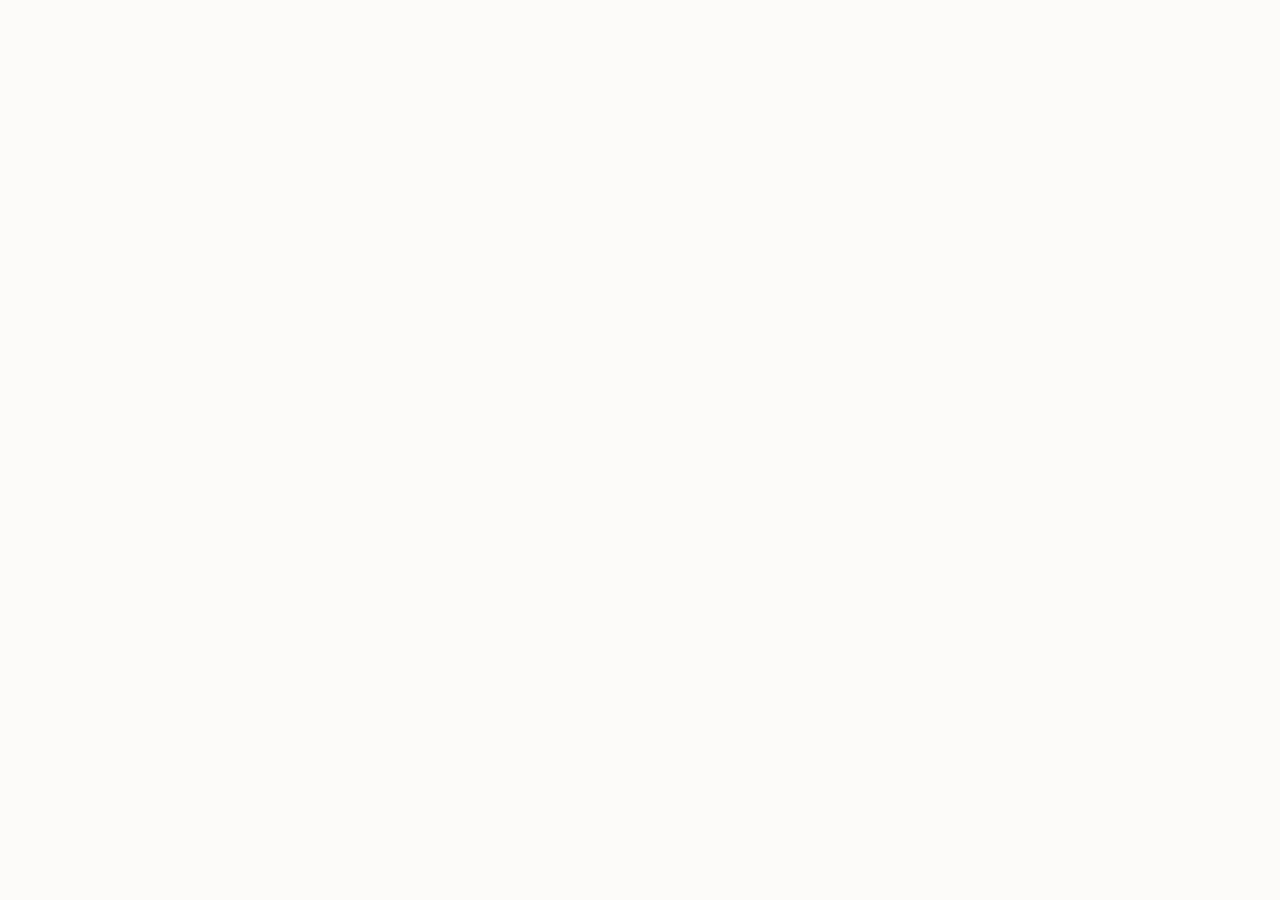
==== index.html @ e13e3eaa "Add files via upload" ====
<!DOCTYPE html>
<html lang="en">
<head>
    <meta charset="UTF-8">
    <meta name="viewport" content="width=device-width, initial-scale=1.0, maximum-scale=1.0, user-scalable=no">
    <title>Zuri | Handcrafted Artisan Jewelry</title>
    <link rel="icon" type="image/png" href="image_0.png">
    <link rel="stylesheet" href="style.css">
    <link rel="stylesheet" href="https://cdnjs.cloudflare.com/ajax/libs/font-awesome/6.4.0/css/all.min.css">
</head>
<body>
    <div id="loading-screen" class="fade-in-out">
        <div class="logo-reveal-wrapper">
            <img src="image_0.png" alt="Zuri Logo" class="loading-logo">
            <div class="loading-slogan">QUIET LUXURY DESIGN</div>
        </div>
    </div>

    <div id="main-content" class="hidden">
        <header class="top-bar">
            <div class="left-section">
                 <img src="image_0.png" alt="Zuri Logo" class="brand-logo-small">
            </div>
            <div class="search-container">
                <input type="text" id="search-input" placeholder="Search Earrings, Necklaces...">
                <i class="fas fa-search search-icon"></i>
                <div id="search-suggestions" class="hidden">
                    <ul>
                        <li>Gold Earrings</li>
                        <li>Diamond Necklace</li>
                        <li>Silver Bracelets</li>
                    </ul>
                </div>
            </div>
        </header>

        <main class="content-area">
            <!-- হোম পেজ -->
            <div id="home-section" class="page-section active">
                <h1>Welcome to Zuri</h1>
                <p>Discover the art of handmade luxury jewelry.</p>
                <div class="full-page-container">
                    <div class="catalog-card">
                        <div class="catalog-left">
                            <i class="fas fa-gem"></i>
                            <div class="catalog-info">
                                <h3>Featured Collection</h3>
                                <p>Explore our exclusive handmade artisan jewelry.</p>
                            </div>
                        </div>
                        <div class="catalog-right">Explore <i class="fas fa-chevron-right"></i></div>
                    </div>
                </div>
            </div>

            <!-- অর্ডার্স পেজ (ক্লিন ও ট্র্যাকিং উপযোগী) -->
            <div id="orders-section" class="page-section">
                <h1>My Orders</h1>
                <p>Track all your ongoing and past jewelry orders here.</p>
                <div class="empty-state">
                    <i class="fas fa-box-open" style="font-size: 2rem; color: #d4af37; margin-bottom: 10px; display: block;"></i>
                    No orders yet. Once you place an order, you can track it and view your invoice here.
                </div>
            </div>

            <!-- ক্যাটাগরি পেজ -->
            <div id="category-section" class="page-section">
                <h1>Categories</h1>
                <p>Browse jewelry by specific types.</p>
                <div class="full-page-container">
                    <div class="catalog-card">
                        <div class="catalog-left">
                            <i class="fas fa-ring"></i>
                            <div class="catalog-info">
                                <h3>Earrings & Necklaces</h3>
                                <p>Handcrafted luxury designs</p>
                            </div>
                        </div>
                        <div class="catalog-right">Browse <i class="fas fa-chevron-right"></i></div>
                    </div>
                </div>
            </div>

            <!-- প্রোফাইল পেজ -->
            <div id="profile-section" class="page-section profile-main-wrapper">
                <div id="auth-container" class="profile-card">
                    <h2>Customer Portal</h2>
                    
                    <form id="login-form" class="auth-form">
                        <div class="form-group">
                            <label for="login-email">Email Address</label>
                            <input type="email" id="login-email" required>
                        </div>
                        <div class="form-group">
                            <label for="login-password">Password</label>
                            <input type="password" id="login-password" required>
                        </div>
                        <button type="submit" class="auth-btn">Login</button>
                        <p class="switch-auth">New to Zuri? <a href="#" id="show-signup">Create an account</a></p>
                    </form>

                    <form id="signup-form" class="auth-form hidden">
                        <div class="form-group">
                            <label for="signup-name">Full Name</label>
                            <input type="text" id="signup-name" required>
                        </div>
                        <div class="form-group">
                            <label for="signup-email">Email Address</label>
                            <input type="email" id="signup-email" required>
                        </div>
                        <div class="form-group">
                            <label for="signup-phone">Phone Number</label>
                            <input type="tel" id="signup-phone" pattern="[0-9]{10}" placeholder="10-digit number" required>
                        </div>
                        <div class="form-group">
                            <label for="signup-password">Password (min 6 chars)</label>
                            <input type="password" id="signup-password" minlength="6" required>
                        </div>
                        <button type="submit" class="auth-btn">Sign Up</button>
                        <p class="switch-auth">Already have an account? <a href="#" id="show-login">Login</a></p>
                    </form>
                </div>

                <!-- প্রোফাইল ড্যাশবোর্ড -->
                <div id="profile-dashboard" class="profile-card hidden">
                     <div class="profile-header">
                         <div class="profile-avatar">
                             <i class="fas fa-crown"></i>
                         </div>
                         <div class="profile-info-display">
                             <h3 id="display-name">User Name</h3>
                             <p id="display-phone">Phone: N/A</p>
                             <p id="display-email">Email: N/A</p>
                         </div>
                     </div>
                     
                     <!-- হাইলাইটেড জুরি কয়েন বক্স (পাশে স্পষ্ট 'View >' অপশন সহ) -->
                     <div class="catalog-card zuri-coins-highlight-box" id="coins-box-btn">
                         <div class="catalog-left">
                             <i class="fas fa-gem" style="color: #d4af37; font-size: 1.3rem;"></i>
                             <div class="catalog-info" style="text-align: left;">
                                 <h3 class="coin-title" style="margin: 0;">Zuri Coins Wallet</h3>
                                 <p style="color: #fff; font-weight: 700; font-size: 1.1rem; margin: 0;">0 Coins Available</p>
                             </div>
                         </div>
                         <div class="catalog-right" style="color: #d4af37; font-size: 0.85rem;">View <i class="fas fa-chevron-right"></i></div>
                     </div>

                     <!-- প্রোফাইলের ভেতরের অপশন লিস্ট (অর্ডার, উইশলিস্ট, কার্ট) -->
                     <div class="full-page-container" style="margin-bottom: 15px;">
                         <div class="catalog-card" id="profile-stat-orders" style="padding: 12px 15px;">
                             <div class="catalog-left">
                                 <i class="fas fa-box-open" style="font-size: 1.1rem;"></i>
                                 <div class="catalog-info">
                                     <h3 style="font-size: 0.85rem;">My Orders</h3>
                                     <p style="font-size: 0.72rem;">0 orders placed</p>
                                 </div>
                             </div>
                             <div class="catalog-right" style="font-size: 0.8rem;">View <i class="fas fa-chevron-right"></i></div>
                         </div>

                         <div class="catalog-card" id="profile-stat-wishlist" style="padding: 12px 15px;">
                             <div class="catalog-left">
                                 <i class="fas fa-heart" style="color: #e05353; font-size: 1.1rem;"></i>
                                 <div class="catalog-info">
                                     <h3 style="font-size: 0.85rem;">Wishlist</h3>
                                     <p style="font-size: 0.72rem;">0 items saved</p>
                                 </div>
                             </div>
                             <div class="catalog-right" style="font-size: 0.8rem;">View <i class="fas fa-chevron-right"></i></div>
                         </div>

                         <div class="catalog-card" id="profile-stat-cart" style="padding: 12px 15px;">
                             <div class="catalog-left">
                                 <i class="fas fa-shopping-cart" style="font-size: 1.1rem;"></i>
                                 <div class="catalog-info">
                                     <h3 style="font-size: 0.85rem;">Shopping Cart</h3>
                                     <p style="font-size: 0.72rem;">0 items in cart</p>
                                 </div>
                             </div>
                             <div class="catalog-right" style="font-size: 0.8rem;">View <i class="fas fa-chevron-right"></i></div>
                         </div>
                     </div>

                     <button id="logout-btn" class="auth-btn logout-btn">Logout</button>
                </div>
            </div>
        </main>

        <!-- জুরি কয়েন পপ-আপ মডাল (নিখুঁত ইংলিশ এক্সপ্লানেশনসহ) -->
        <div id="coins-modal" class="custom-modal hidden">
            <div class="modal-content">
                <div class="modal-header">
                    <h3><i class="fas fa-gem" style="color: #d4af37;"></i> Zuri Coins Rewards</h3>
                    <span id="close-modal-btn">&times;</span>
                </div>
                <div class="modal-body">
                    <p style="margin-bottom: 8px;">Earn <strong>100 Zuri Coins</strong> and unlock an exclusive <strong>70% Discount on Any Product!</strong></p>
                    <p style="font-size: 0.78rem; color: #666; background: #fdfcf8; padding: 8px; border-radius: 8px; border: 1px solid rgba(212,175,55,0.2);">
                        <strong>How to earn:</strong> A standard ₹100 product gives 0 coins. But if you choose the coin-boost option at ₹105, you instantly earn 5 to 10 Zuri Coins!
                    </p>
                </div>
            </div>
        </div>

        <!-- ডিটেইলস মডাল -->
        <div id="detail-modal" class="custom-modal hidden">
            <div class="modal-content">
                <div class="modal-header">
                    <h3 id="detail-modal-title">Details</h3>
                    <span id="close-detail-modal">&times;</span>
                </div>
                <div class="modal-body" id="detail-modal-body">
                    <p>No items found here yet.</p>
                </div>
            </div>
        </div>

        <nav class="bottom-nav">
            <a class="nav-item active" data-target="home-section">
                <div class="icon home-icon"></div>
                <span>Home</span>
            </a>
            <a class="nav-item" data-target="orders-section">
                <div class="icon order-icon"></div>
                <span>Orders</span>
            </a>
             <a class="nav-item" data-target="category-section">
                <div class="category-icon">
                    <div class="cat-box"></div>
                    <div class="cat-box"></div>
                    <div class="cat-box"></div>
                    <div class="cat-box"></div>
                </div>
                <span>Category</span>
             </a>
            <a class="nav-item" data-target="profile-section">
                 <div class="icon profile-icon"></div>
                <span>Profile</span>
            </a>
        </nav>

        <a href="https://wa.me/918910377745" target="_blank" class="floating-whatsapp">
            <img src="https://upload.wikimedia.org/wikipedia/commons/6/6b/WhatsApp.svg" alt="WhatsApp">
        </a>
    </div>
    <script src="script.js"></script>
</body>
</html>
---- style.css ----
:root {
    --bg-off-white: #fcfbfa;
    --accent-color: #d4af37;
    --text-color: #2c2c2c;
}

* { box-sizing: border-box; margin: 0; padding: 0; -webkit-tap-highlight-color: transparent; }

html, body {
    background-color: var(--bg-off-white) !important;
    font-family: 'Poppins', sans-serif;
    color: var(--text-color);
    overflow-x: hidden;
    height: 100vh;
    position: relative;
}

#loading-screen {
    position: fixed; top: 0; left: 0; width: 100%; height: 100%;
    background-color: var(--bg-off-white); display: flex; justify-content: center; align-items: center;
    z-index: 1000; transition: opacity 0.5s ease-out;
}
.logo-reveal-wrapper { text-align: center; }
.loading-logo { max-width: 250px; height: auto; margin-bottom: 5px; }
.loading-slogan { font-family: 'Playfair Display', serif; font-size: 0.7rem; letter-spacing: 3px; color: #666; }
.fade-in-out { animation: revealAndFade 1.5s forwards; }

@keyframes revealAndFade {
    0% { opacity: 0; transform: translateY(15px); }
    30% { opacity: 1; transform: translateY(0); }
    80% { opacity: 1; }
    100% { opacity: 0; }
}

.hidden { display: none !important; }

#main-content {
    display: flex; flex-direction: column; height: 100vh;
    opacity: 0; transition: opacity 0.5s ease-in; background-color: var(--bg-off-white) !important;
}
#main-content.visible { opacity: 1; }

.top-bar {
    position: sticky; top: 0; display: flex; justify-content: space-between; align-items: center;
    padding: 12px 18px; border-radius: 0 0 22px 22px; z-index: 100; margin-bottom: 15px;
    background: #fff; border-bottom: 1px solid rgba(212, 175, 55, 0.15);
}
.brand-logo-small { max-height: 35px; width: auto; display: block; }

.search-container { position: relative; flex: 1; margin-left: 15px; }
#search-input {
    width: 100%; padding: 9px 15px 9px 38px; border-radius: 22px; font-size: 0.85rem;
    border: 1px solid rgba(212, 175, 55, 0.3); outline: none; background: #fff;
}
.search-icon { position: absolute; left: 14px; top: 50%; transform: translateY(-50%); color: #888; font-size: 0.85rem; }

.content-area { flex: 1; padding: 20px; overflow-y: auto; padding-bottom: 110px; background-color: var(--bg-off-white); }
h1 { font-family: 'Playfair Display', serif; font-size: 1.5rem; margin-bottom: 5px; color: #1a1a1a; }
p { font-size: 0.85rem; color: #666; margin-bottom: 15px; }

.page-section { display: none !important; }
.page-section.active { display: block !important; animation: fadeIn 0.3s ease; }
@keyframes fadeIn { from { opacity: 0; } to { opacity: 1; } }

.empty-state {
    text-align: center; padding: 40px 20px; color: #777; font-size: 0.9rem;
    background: #fff; border-radius: 16px; border: 1px dashed rgba(212, 175, 55, 0.3); margin-top: 15px;
}

.full-page-container { display: flex; flex-direction: column; gap: 15px; width: 100%; }

.catalog-card {
    background: #fff; border-radius: 16px; padding: 18px;
    border: 1px solid rgba(212, 175, 55, 0.25); box-shadow: 0 4px 15px rgba(0,0,0,0.02);
    display: flex; justify-content: space-between; align-items: center; cursor: pointer; transition: transform 0.2s, background 0.2s;
}
.catalog-card:active { transform: scale(0.98); background: #fdfcf8; }
.catalog-left { display: flex; align-items: center; gap: 15px; }
.catalog-left i { font-size: 1.4rem; color: var(--accent-color); }
.catalog-info h3 { font-size: 0.95rem; font-weight: 600; color: #1a1a1a; margin-bottom: 2px; }
.catalog-info p { font-size: 0.78rem; color: #777; margin: 0; }
.catalog-right { font-size: 0.9rem; color: #999; display: flex; align-items: center; gap: 8px; font-weight: 600; }

.profile-main-wrapper { display: flex; justify-content: center; align-items: flex-start; padding-top: 5px; }
.profile-card {
    width: 100%; max-width: 400px; padding: 22px; border-radius: 20px;
    background: #fff; border: 1px solid rgba(212, 175, 55, 0.3);
    box-shadow: 0 10px 30px rgba(0,0,0,0.05); margin: 0 auto;
}
.profile-card h2 { margin-bottom: 18px; text-align: center; font-family: 'Playfair Display', serif; color: #1a1a1a; }

.auth-form .form-group { margin-bottom: 12px; }
.auth-form label { display: block; margin-bottom: 4px; font-size: 0.8rem; color: #555; font-weight: 500; }
.auth-form input {
    width: 100%; padding: 10px 14px; border-radius: 10px;
    border: 1px solid rgba(0,0,0,0.1); background: #fdfdfd; outline: none; font-size: 0.85rem;
}
.auth-btn {
    width: 100%; padding: 11px; border-radius: 22px; background: var(--accent-color); color: white;
    border: none; font-weight: 600; cursor: pointer; margin-top: 12px; font-size: 0.9rem;
}
.switch-auth { text-align: center; margin-top: 12px; font-size: 0.8rem; }
.switch-auth a { color: var(--accent-color); text-decoration: none; font-weight: 600; }

.profile-header { display: flex; align-items: center; margin-bottom: 15px; }
.profile-avatar {
    width: 55px; height: 55px; border-radius: 50%; background: rgba(212, 175, 55, 0.2);
    display: flex; justify-content: center; align-items: center; font-size: 1.3rem; color: var(--accent-color); margin-right: 15px;
}
.profile-info-display h3 { font-size: 1.1rem; margin-bottom: 2px; }
.profile-info-display p { font-size: 0.78rem; color: #666; margin-bottom: 1px; }

/* প্রিমিয়াম হাইলাইটেড জুরি কয়েন বক্স (অর্ডার বা উইশলিস্টের মতো 'View >' স্টাইল সহ) */
.zuri-coins-highlight-box {
    background: linear-gradient(135deg, #2c2c2c, #4a4220) !important;
    border: 1.5px solid var(--accent-color) !important;
    border-radius: 16px !important;
    padding: 15px 18px !important;
    margin-bottom: 15px;
    box-shadow: 0 4px 20px rgba(212, 175, 55, 0.25);
}
.zuri-coins-highlight-box .coin-title { font-size: 0.7rem; color: #d4af37; font-weight: 600; letter-spacing: 1px; text-transform: uppercase; margin-bottom: 2px; }

.logout-btn { background: #e05353; margin-top: 10px; }

.custom-modal {
    position: fixed; top: 0; left: 0; width: 100%; height: 100%;
    background: rgba(0,0,0,0.5); display: flex; justify-content: center; align-items: center;
    z-index: 2000; backdrop-filter: blur(5px);
}
.modal-content {
    background: #fff; width: 90%; max-width: 320px; padding: 20px; border-radius: 16px;
    box-shadow: 0 15px 35px rgba(0,0,0,0.2); border: 1px solid rgba(212,175,55,0.3);
    animation: scaleUp 0.3s ease;
}
@keyframes scaleUp { from { transform: scale(0.8); opacity: 0; } to { transform: scale(1); opacity: 1; } }
.modal-header { display: flex; justify-content: space-between; align-items: center; margin-bottom: 12px; border-bottom: 1px solid #eee; padding-bottom: 8px; }
.modal-header h3 { font-size: 1rem; font-family: 'Playfair Display', serif; }
#close-modal-btn, #close-detail-modal { font-size: 1.3rem; cursor: pointer; color: #888; }
.modal-body p { font-size: 0.85rem; color: #444; line-height: 1.4; }

.bottom-nav {
    position: fixed; bottom: 0; left: 0; width: 100%; display: flex; justify-content: space-around; align-items: center;
    padding: 12px 10px; border-radius: 22px 22px 0 0; z-index: 100;
    background: #fff; border-top: 1px solid rgba(212, 175, 55, 0.2);
    box-shadow: -4px -4px 20px rgba(0, 0, 0, 0.03);
}
.nav-item { text-decoration: none; color: #888; display: flex; flex-direction: column; align-items: center; font-size: 0.7rem; font-weight: 500; cursor: pointer; }
.nav-item.active { color: var(--accent-color); }
.icon { width: 22px; height: 22px; margin-bottom: 3px; background-size: contain; background-repeat: no-repeat; background-position: center; }

.home-icon { background-image: url("data:image/svg+xml,%3Csvg xmlns='http://www.w3.org/2000/svg' fill='none' viewBox='0 0 24 24' stroke='%23888'%3E%3Cpath stroke-linecap='round' stroke-linejoin='round' stroke-width='2' d='M3 12l2-2m0 0l7-7 7 7M5 10v10a1 1 0 001 1h3m10-11l2 2m-2-2v10a1 1 0 01-1 1h-3m-6 0a1 1 0 001-1v-4a1 1 0 011-1h2a1 1 0 011 1v4a1 1 0 001 1m-6 0h6'%3E%3C/svg%3E"); }
.nav-item.active .home-icon { background-image: url("data:image/svg+xml,%3Csvg xmlns='http://www.w3.org/2000/svg' fill='%23d4af37' viewBox='0 0 24 24'%3E%3Cpath d='M3 12l2-2m0 0l7-7 7 7M5 10v10a1 1 0 001 1h3m10-11l2 2m-2-2v10a1 1 0 01-1 1h-3m-6 0a1 1 0 001-1v-4a1 1 0 011-1h2a1 1 0 011 1v4a1 1 0 001 1m-6 0h6'%3E%3C/path%3E%3C/svg%3E"); }

.order-icon { background-image: url("data:image/svg+xml,%3Csvg xmlns='http://www.w3.org/2000/svg' fill='none' viewBox='0 0 24 24' stroke='%23888'%3E%3Cpath stroke-linecap='round' stroke-linejoin='round' stroke-width='2' d='M16 11V7a4 4 0 00-8 0v4M5 9h14l1 12H4L5 9z'%3E%3C/path%3E%3C/svg%3E"); }
.nav-item.active .order-icon { background-image: url("data:image/svg+xml,%3Csvg xmlns='http://www.w3.org/2000/svg' fill='%23d4af37' viewBox='0 0 24 24'%3E%3Cpath stroke-linecap='round' stroke-linejoin='round' stroke-width='2' d='M16 11V7a4 4 0 00-8 0v4M5 9h14l1 12H4L5 9z'%3E%3C/path%3E%3C/svg%3E"); }

.profile-icon { background-image: url("data:image/svg+xml,%3Csvg xmlns='http://www.w3.org/2000/svg' fill='none' viewBox='0 0 24 24' stroke='%23888'%3E%3Cpath stroke-linecap='round' stroke-linejoin='round' stroke-width='2' d='M16 7a4 4 0 11-8 0 4 4 0 018 0zM12 14a7 7 0 00-7 7h14a7 7 0 00-7-7z'%3E%3C/svg%3E"); }
.nav-item.active .profile-icon { background-image: url("data:image/svg+xml,%3Csvg xmlns='http://www.w3.org/2000/svg' fill='%23d4af37' viewBox='0 0 24 24'%3E%3Cpath stroke-linecap='round' stroke-linejoin='round' stroke-width='2' d='M16 7a4 4 0 11-8 0 4 4 0 018 0zM12 14a7 7 0 00-7 7h14a7 7 0 00-7-7z'%3E%3C/svg%3E"); }

.category-icon {
    display: grid; grid-template-columns: repeat(2, 7px); grid-template-rows: repeat(2, 7px); gap: 2px;
    width: 22px; height: 22px; margin-bottom: 3px; place-content: center;
}
.cat-box { width: 7px; height: 7px; background-color: #888; border-radius: 1px; }
.nav-item.active .cat-box { background-color: var(--accent-color); }

.floating-whatsapp {
    position: fixed; right: 20px; bottom: 85px; width: 50px; height: 50px; border-radius: 50%;
    display: flex; justify-content: center; align-items: center; z-index: 90; box-shadow: 0 4px 20px rgba(0,0,0,0.1); background: #fff;
}
.floating-whatsapp img { width: 28px; height: 28px; }
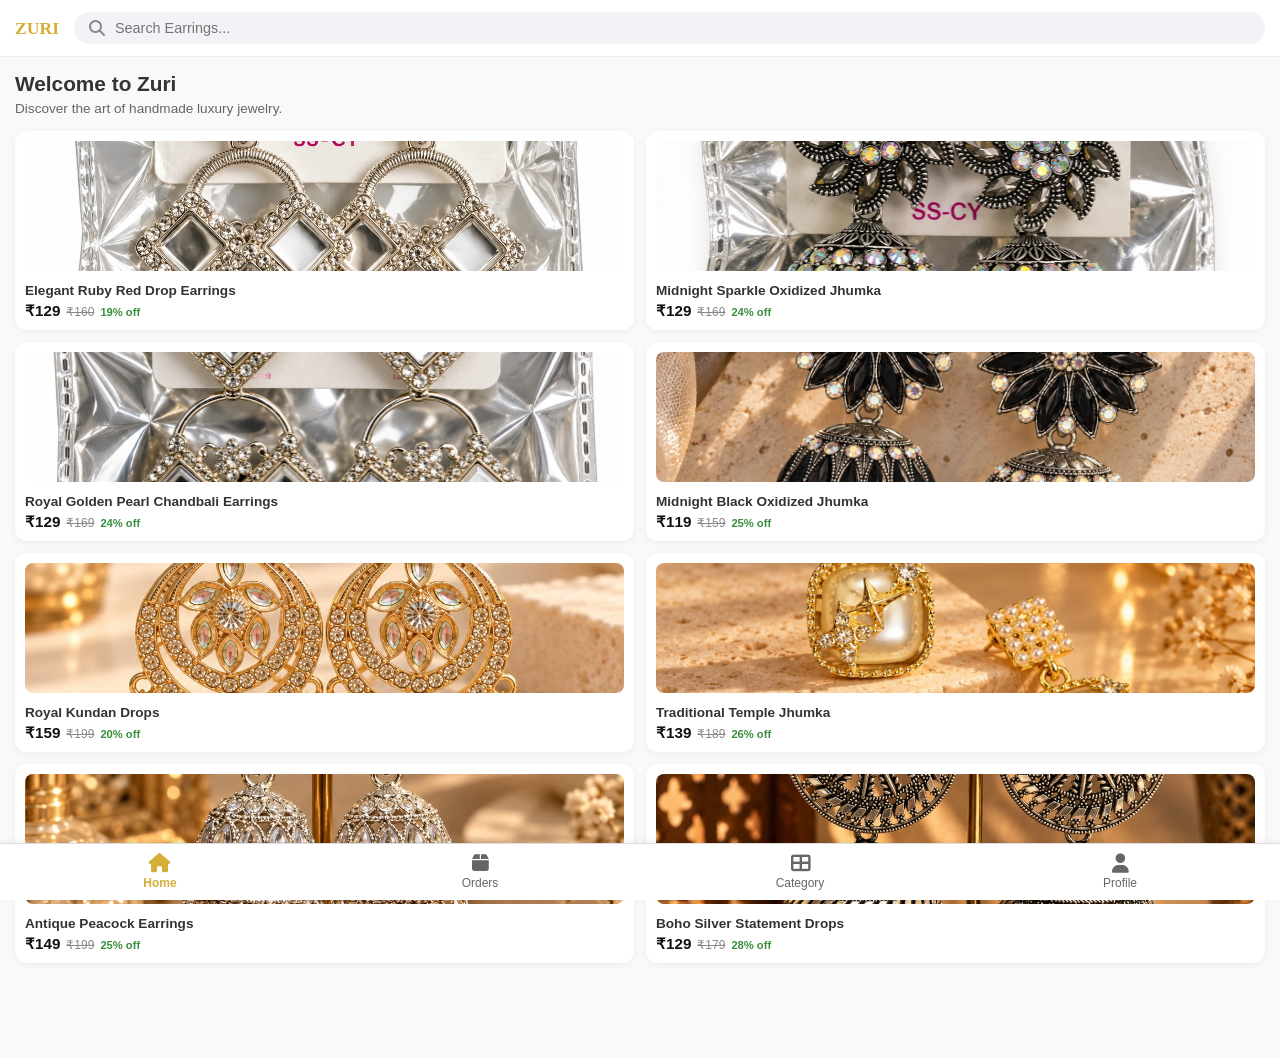
==== commit f26a8ce6: "Add files via upload" ====
--- a/index.html
+++ b/index.html
@@ -2,248 +2,149 @@
 <html lang="en">
 <head>
     <meta charset="UTF-8">
-    <meta name="viewport" content="width=device-width, initial-scale=1.0, maximum-scale=1.0, user-scalable=no">
-    <title>Zuri | Handcrafted Artisan Jewelry</title>
-    <link rel="icon" type="image/png" href="image_0.png">
-    <link rel="stylesheet" href="style.css">
+    <meta name="viewport" content="width=device-width, initial-scale=1.0">
+    <title>Zuri - Luxury Handmade Jewelry</title>
+    <!-- FontAwesome Icons -->
     <link rel="stylesheet" href="https://cdnjs.cloudflare.com/ajax/libs/font-awesome/6.4.0/css/all.min.css">
+    <style>
+        * {
+            margin: 0;
+            padding: 0;
+            box-sizing: border-box;
+            font-family: -apple-system, BlinkMacSystemFont, "Segoe UI", Roboto, Helvetica, Arial, sans-serif;
+        }
+        body {
+            background-color: #f8f9fa;
+            color: #333;
+            padding-bottom: 80px;
+        }
+        .top-header {
+            background: #fff;
+            padding: 12px 15px;
+            display: flex;
+            align-items: center;
+            border-bottom: 1px solid #eee;
+            position: sticky;
+            top: 0;
+            z-index: 999;
+        }
+        .search-bar {
+            flex: 1;
+            background: #f1f3f6;
+            border-radius: 20px;
+            padding: 8px 15px;
+            display: flex;
+            align-items: center;
+            gap: 10px;
+        }
+        .search-bar input {
+            border: none;
+            background: none;
+            outline: none;
+            width: 100%;
+            font-size: 0.9rem;
+        }
+        /* বটম ন্যাভিগেশন বার */
+        .bottom-nav {
+            position: fixed;
+            bottom: 0;
+            left: 0;
+            width: 100%;
+            background: #fff;
+            display: flex;
+            justify-content: space-around;
+            padding: 10px 0;
+            border-top: 1px solid #ddd;
+            z-index: 1000;
+            box-shadow: 0 -2px 5px rgba(0,0,0,0.05);
+        }
+        .bottom-nav .nav-item {
+            text-align: center;
+            color: #666;
+            text-decoration: none;
+            font-size: 0.75rem;
+            cursor: pointer;
+            flex: 1;
+            background: none;
+            border: none;
+        }
+        .bottom-nav .nav-item i {
+            font-size: 1.2rem;
+            display: block;
+            margin-bottom: 3px;
+        }
+        .bottom-nav .nav-item.active {
+            color: #d4af37;
+            font-weight: 700;
+        }
+        .page-section {
+            display: none;
+        }
+        .page-section.active {
+            display: block;
+        }
+    </style>
 </head>
 <body>
-    <div id="loading-screen" class="fade-in-out">
-        <div class="logo-reveal-wrapper">
-            <img src="image_0.png" alt="Zuri Logo" class="loading-logo">
-            <div class="loading-slogan">QUIET LUXURY DESIGN</div>
+
+    <!-- টপ সার্চ হেডার -->
+    <div class="top-header">
+        <div style="font-family: serif; font-weight: bold; margin-right: 15px; color: #d4af37; font-size: 1.1rem;">ZURI</div>
+        <div class="search-bar">
+            <i class="fas fa-search" style="color: #888;"></i>
+            <input type="text" placeholder="Search Earrings...">
         </div>
     </div>
 
-    <div id="main-content" class="hidden">
-        <header class="top-bar">
-            <div class="left-section">
-                 <img src="image_0.png" alt="Zuri Logo" class="brand-logo-small">
-            </div>
-            <div class="search-container">
-                <input type="text" id="search-input" placeholder="Search Earrings, Necklaces...">
-                <i class="fas fa-search search-icon"></i>
-                <div id="search-suggestions" class="hidden">
-                    <ul>
-                        <li>Gold Earrings</li>
-                        <li>Diamond Necklace</li>
-                        <li>Silver Bracelets</li>
-                    </ul>
-                </div>
-            </div>
-        </header>
+    <!-- ১. হোম পেজ সেকশন -->
+    <div id="home-section" class="page-section active" style="padding: 15px;">
+        <h2 style="font-size: 1.3rem; font-weight: 700; margin-bottom: 5px;">Welcome to Zuri</h2>
+        <p style="color: #666; font-size: 0.85rem; margin-bottom: 15px;">Discover the art of handmade luxury jewelry.</p>
+        
+        <!-- ডাইনামিক প্রোডাক্ট গ্রিড -->
+        <div id="home-product-grid" style="display: grid; grid-template-columns: repeat(2, 1fr); gap: 12px;"></div>
+    </div>
 
-        <main class="content-area">
-            <!-- হোম পেজ -->
-            <div id="home-section" class="page-section active">
-                <h1>Welcome to Zuri</h1>
-                <p>Discover the art of handmade luxury jewelry.</p>
-                <div class="full-page-container">
-                    <div class="catalog-card">
-                        <div class="catalog-left">
-                            <i class="fas fa-gem"></i>
-                            <div class="catalog-info">
-                                <h3>Featured Collection</h3>
-                                <p>Explore our exclusive handmade artisan jewelry.</p>
-                            </div>
-                        </div>
-                        <div class="catalog-right">Explore <i class="fas fa-chevron-right"></i></div>
-                    </div>
-                </div>
-            </div>
+    <!-- ২. অর্ডার পেজ সেকশন -->
+    <div id="orders-section" class="page-section" style="padding: 15px;">
+        <h3 style="font-size: 1.1rem; font-weight: 700; margin-bottom: 12px;">My Orders</h3>
+        <div style="background: #fff; padding: 20px; border-radius: 12px; text-align: center; color: #666; box-shadow: 0 2px 8px rgba(0,0,0,0.05);">
+            <i class="fas fa-box-open" style="font-size: 2rem; color: #d4af37; margin-bottom: 10px;"></i>
+            <p>You have no active orders yet.</p>
+        </div>
+    </div>
 
-            <!-- অর্ডার্স পেজ (ক্লিন ও ট্র্যাকিং উপযোগী) -->
-            <div id="orders-section" class="page-section">
-                <h1>My Orders</h1>
-                <p>Track all your ongoing and past jewelry orders here.</p>
-                <div class="empty-state">
-                    <i class="fas fa-box-open" style="font-size: 2rem; color: #d4af37; margin-bottom: 10px; display: block;"></i>
-                    No orders yet. Once you place an order, you can track it and view your invoice here.
-                </div>
-            </div>
+    <!-- ৩. ক্যাটাগরি পেজ সেকশন -->
+    <div id="category-section" class="page-section" style="padding: 15px;">
+        <h3 style="font-size: 1.1rem; font-weight: 700; margin-bottom: 12px;">Select Category</h3>
+        <div onclick="switchTab('category-section');" style="background: #fff; padding: 12px; border-radius: 12px; display: flex; align-items: center; gap: 15px; box-shadow: 0 1px 4px rgba(0,0,0,0.05); cursor: pointer; margin-bottom: 15px;">
+            <img src="earings_1.jpg" style="width: 50px; height: 50px; border-radius: 8px; object-fit: cover;">
+            <span style="font-weight: 600; font-size: 1rem; color: #333;">Earrings Collection</span>
+        </div>
+        <div id="category-product-grid" style="display: grid; grid-template-columns: repeat(2, 1fr); gap: 12px;"></div>
+    </div>
 
-            <!-- ক্যাটাগরি পেজ -->
-            <div id="category-section" class="page-section">
-                <h1>Categories</h1>
-                <p>Browse jewelry by specific types.</p>
-                <div class="full-page-container">
-                    <div class="catalog-card">
-                        <div class="catalog-left">
-                            <i class="fas fa-ring"></i>
-                            <div class="catalog-info">
-                                <h3>Earrings & Necklaces</h3>
-                                <p>Handcrafted luxury designs</p>
-                            </div>
-                        </div>
-                        <div class="catalog-right">Browse <i class="fas fa-chevron-right"></i></div>
-                    </div>
-                </div>
-            </div>
+    <!-- ৪. প্রোফাইল পেজ সেকশন -->
+    <div id="profile-section" class="page-section">
+        <div id="profile-dashboard"></div>
+    </div>
 
-            <!-- প্রোফাইল পেজ -->
-            <div id="profile-section" class="page-section profile-main-wrapper">
-                <div id="auth-container" class="profile-card">
-                    <h2>Customer Portal</h2>
-                    
-                    <form id="login-form" class="auth-form">
-                        <div class="form-group">
-                            <label for="login-email">Email Address</label>
-                            <input type="email" id="login-email" required>
-                        </div>
-                        <div class="form-group">
-                            <label for="login-password">Password</label>
-                            <input type="password" id="login-password" required>
-                        </div>
-                        <button type="submit" class="auth-btn">Login</button>
-                        <p class="switch-auth">New to Zuri? <a href="#" id="show-signup">Create an account</a></p>
-                    </form>
+    <!-- বটম ন্যাভিগেশন বার -->
+    <div class="bottom-nav">
+        <button class="nav-item active" onclick="switchTab('home-section', this)">
+            <i class="fas fa-home"></i> Home
+        </button>
+        <button class="nav-item" onclick="switchTab('orders-section', this)">
+            <i class="fas fa-box"></i> Orders
+        </button>
+        <button class="nav-item" onclick="switchTab('category-section', this)">
+            <i class="fas fa-th-large"></i> Category
+        </button>
+        <button class="nav-item" onclick="switchTab('profile-section', this)">
+            <i class="fas fa-user"></i> Profile
+        </button>
+    </div>
 
-                    <form id="signup-form" class="auth-form hidden">
-                        <div class="form-group">
-                            <label for="signup-name">Full Name</label>
-                            <input type="text" id="signup-name" required>
-                        </div>
-                        <div class="form-group">
-                            <label for="signup-email">Email Address</label>
-                            <input type="email" id="signup-email" required>
-                        </div>
-                        <div class="form-group">
-                            <label for="signup-phone">Phone Number</label>
-                            <input type="tel" id="signup-phone" pattern="[0-9]{10}" placeholder="10-digit number" required>
-                        </div>
-                        <div class="form-group">
-                            <label for="signup-password">Password (min 6 chars)</label>
-                            <input type="password" id="signup-password" minlength="6" required>
-                        </div>
-                        <button type="submit" class="auth-btn">Sign Up</button>
-                        <p class="switch-auth">Already have an account? <a href="#" id="show-login">Login</a></p>
-                    </form>
-                </div>
-
-                <!-- প্রোফাইল ড্যাশবোর্ড -->
-                <div id="profile-dashboard" class="profile-card hidden">
-                     <div class="profile-header">
-                         <div class="profile-avatar">
-                             <i class="fas fa-crown"></i>
-                         </div>
-                         <div class="profile-info-display">
-                             <h3 id="display-name">User Name</h3>
-                             <p id="display-phone">Phone: N/A</p>
-                             <p id="display-email">Email: N/A</p>
-                         </div>
-                     </div>
-                     
-                     <!-- হাইলাইটেড জুরি কয়েন বক্স (পাশে স্পষ্ট 'View >' অপশন সহ) -->
-                     <div class="catalog-card zuri-coins-highlight-box" id="coins-box-btn">
-                         <div class="catalog-left">
-                             <i class="fas fa-gem" style="color: #d4af37; font-size: 1.3rem;"></i>
-                             <div class="catalog-info" style="text-align: left;">
-                                 <h3 class="coin-title" style="margin: 0;">Zuri Coins Wallet</h3>
-                                 <p style="color: #fff; font-weight: 700; font-size: 1.1rem; margin: 0;">0 Coins Available</p>
-                             </div>
-                         </div>
-                         <div class="catalog-right" style="color: #d4af37; font-size: 0.85rem;">View <i class="fas fa-chevron-right"></i></div>
-                     </div>
-
-                     <!-- প্রোফাইলের ভেতরের অপশন লিস্ট (অর্ডার, উইশলিস্ট, কার্ট) -->
-                     <div class="full-page-container" style="margin-bottom: 15px;">
-                         <div class="catalog-card" id="profile-stat-orders" style="padding: 12px 15px;">
-                             <div class="catalog-left">
-                                 <i class="fas fa-box-open" style="font-size: 1.1rem;"></i>
-                                 <div class="catalog-info">
-                                     <h3 style="font-size: 0.85rem;">My Orders</h3>
-                                     <p style="font-size: 0.72rem;">0 orders placed</p>
-                                 </div>
-                             </div>
-                             <div class="catalog-right" style="font-size: 0.8rem;">View <i class="fas fa-chevron-right"></i></div>
-                         </div>
-
-                         <div class="catalog-card" id="profile-stat-wishlist" style="padding: 12px 15px;">
-                             <div class="catalog-left">
-                                 <i class="fas fa-heart" style="color: #e05353; font-size: 1.1rem;"></i>
-                                 <div class="catalog-info">
-                                     <h3 style="font-size: 0.85rem;">Wishlist</h3>
-                                     <p style="font-size: 0.72rem;">0 items saved</p>
-                                 </div>
-                             </div>
-                             <div class="catalog-right" style="font-size: 0.8rem;">View <i class="fas fa-chevron-right"></i></div>
-                         </div>
-
-                         <div class="catalog-card" id="profile-stat-cart" style="padding: 12px 15px;">
-                             <div class="catalog-left">
-                                 <i class="fas fa-shopping-cart" style="font-size: 1.1rem;"></i>
-                                 <div class="catalog-info">
-                                     <h3 style="font-size: 0.85rem;">Shopping Cart</h3>
-                                     <p style="font-size: 0.72rem;">0 items in cart</p>
-                                 </div>
-                             </div>
-                             <div class="catalog-right" style="font-size: 0.8rem;">View <i class="fas fa-chevron-right"></i></div>
-                         </div>
-                     </div>
-
-                     <button id="logout-btn" class="auth-btn logout-btn">Logout</button>
-                </div>
-            </div>
-        </main>
-
-        <!-- জুরি কয়েন পপ-আপ মডাল (নিখুঁত ইংলিশ এক্সপ্লানেশনসহ) -->
-        <div id="coins-modal" class="custom-modal hidden">
-            <div class="modal-content">
-                <div class="modal-header">
-                    <h3><i class="fas fa-gem" style="color: #d4af37;"></i> Zuri Coins Rewards</h3>
-                    <span id="close-modal-btn">&times;</span>
-                </div>
-                <div class="modal-body">
-                    <p style="margin-bottom: 8px;">Earn <strong>100 Zuri Coins</strong> and unlock an exclusive <strong>70% Discount on Any Product!</strong></p>
-                    <p style="font-size: 0.78rem; color: #666; background: #fdfcf8; padding: 8px; border-radius: 8px; border: 1px solid rgba(212,175,55,0.2);">
-                        <strong>How to earn:</strong> A standard ₹100 product gives 0 coins. But if you choose the coin-boost option at ₹105, you instantly earn 5 to 10 Zuri Coins!
-                    </p>
-                </div>
-            </div>
-        </div>
-
-        <!-- ডিটেইলস মডাল -->
-        <div id="detail-modal" class="custom-modal hidden">
-            <div class="modal-content">
-                <div class="modal-header">
-                    <h3 id="detail-modal-title">Details</h3>
-                    <span id="close-detail-modal">&times;</span>
-                </div>
-                <div class="modal-body" id="detail-modal-body">
-                    <p>No items found here yet.</p>
-                </div>
-            </div>
-        </div>
-
-        <nav class="bottom-nav">
-            <a class="nav-item active" data-target="home-section">
-                <div class="icon home-icon"></div>
-                <span>Home</span>
-            </a>
-            <a class="nav-item" data-target="orders-section">
-                <div class="icon order-icon"></div>
-                <span>Orders</span>
-            </a>
-             <a class="nav-item" data-target="category-section">
-                <div class="category-icon">
-                    <div class="cat-box"></div>
-                    <div class="cat-box"></div>
-                    <div class="cat-box"></div>
-                    <div class="cat-box"></div>
-                </div>
-                <span>Category</span>
-             </a>
-            <a class="nav-item" data-target="profile-section">
-                 <div class="icon profile-icon"></div>
-                <span>Profile</span>
-            </a>
-        </nav>
-
-        <a href="https://wa.me/918910377745" target="_blank" class="floating-whatsapp">
-            <img src="https://upload.wikimedia.org/wikipedia/commons/6/6b/WhatsApp.svg" alt="WhatsApp">
-        </a>
-    </div>
     <script src="script.js"></script>
 </body>
 </html>
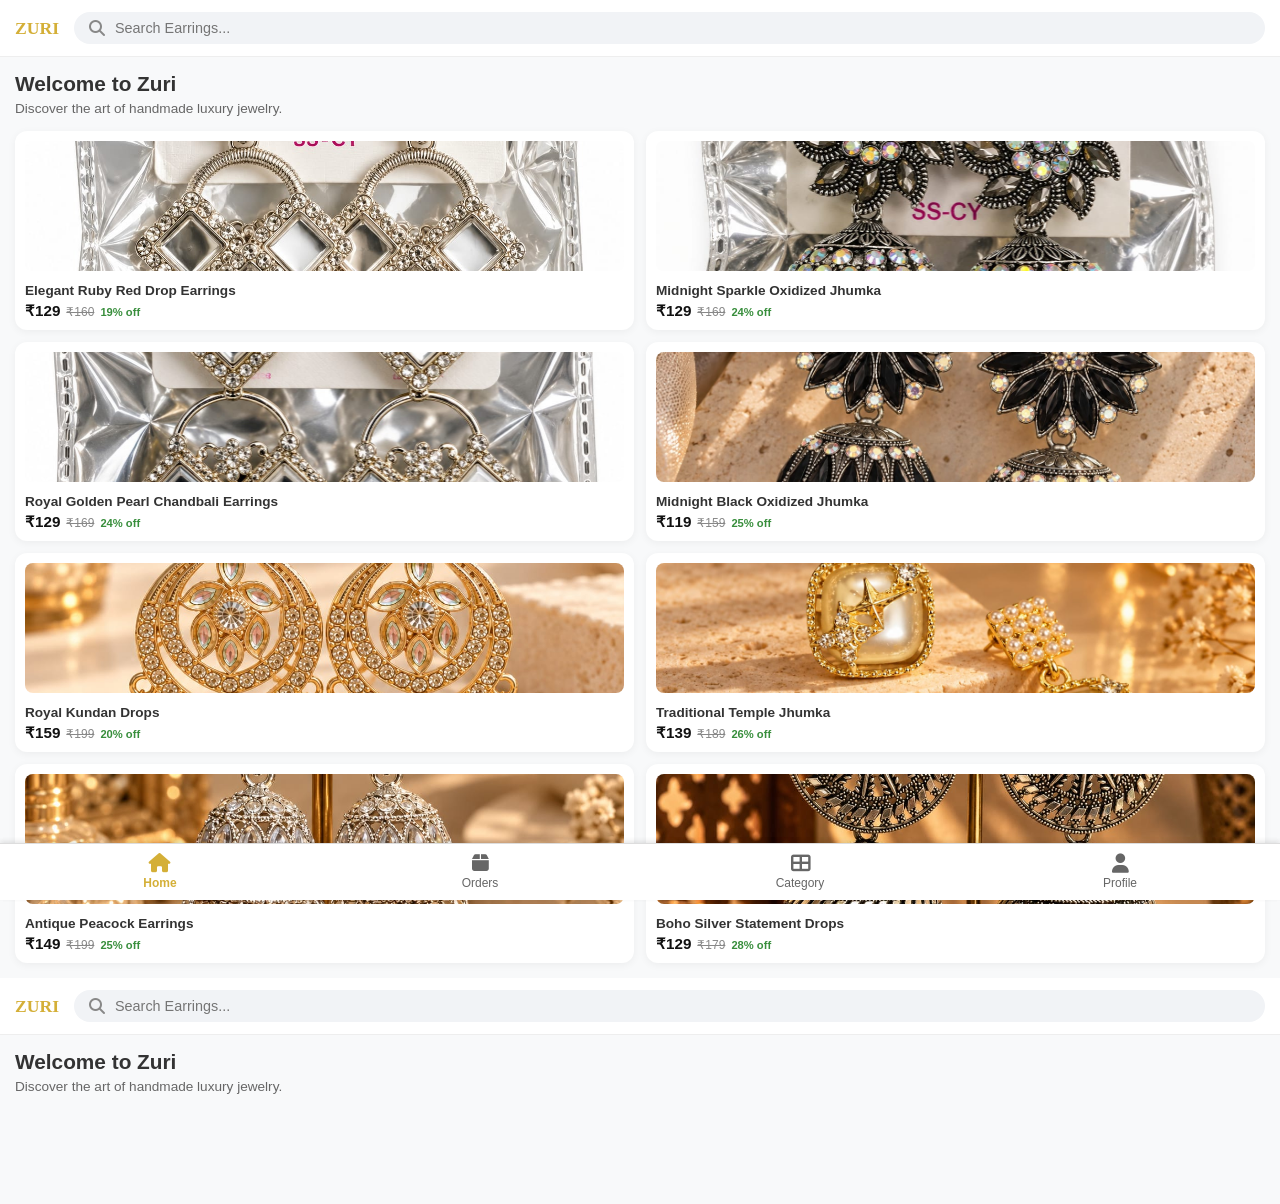
==== commit dde3b363: "Add files via upload" ====
--- a/index.html
+++ b/index.html
@@ -65,8 +65,6 @@
             font-size: 0.75rem;
             cursor: pointer;
             flex: 1;
-            background: none;
-            border: none;
         }
         .bottom-nav .nav-item i {
             font-size: 1.2rem;
@@ -117,7 +115,7 @@
     <!-- ৩. ক্যাটাগরি পেজ সেকশন -->
     <div id="category-section" class="page-section" style="padding: 15px;">
         <h3 style="font-size: 1.1rem; font-weight: 700; margin-bottom: 12px;">Select Category</h3>
-        <div onclick="switchTab('category-section');" style="background: #fff; padding: 12px; border-radius: 12px; display: flex; align-items: center; gap: 15px; box-shadow: 0 1px 4px rgba(0,0,0,0.05); cursor: pointer; margin-bottom: 15px;">
+        <div style="background: #fff; padding: 12px; border-radius: 12px; display: flex; align-items: center; gap: 15px; box-shadow: 0 1px 4px rgba(0,0,0,0.05); margin-bottom: 15px;">
             <img src="earings_1.jpg" style="width: 50px; height: 50px; border-radius: 8px; object-fit: cover;">
             <span style="font-weight: 600; font-size: 1rem; color: #333;">Earrings Collection</span>
         </div>
@@ -131,18 +129,165 @@
 
     <!-- বটম ন্যাভিগেশন বার -->
     <div class="bottom-nav">
-        <button class="nav-item active" onclick="switchTab('home-section', this)">
+        <a class="nav-item active" onclick="switchTab('home-section', this)">
             <i class="fas fa-home"></i> Home
-        </button>
-        <button class="nav-item" onclick="switchTab('orders-section', this)">
+        </a>
+        <a class="nav-item" onclick="switchTab('orders-section', this)">
             <i class="fas fa-box"></i> Orders
-        </button>
-        <button class="nav-item" onclick="switchTab('category-section', this)">
+        </a>
+        <a class="nav-item" onclick="switchTab('category-section', this)">
             <i class="fas fa-th-large"></i> Category
-        </button>
-        <button class="nav-item" onclick="switchTab('profile-section', this)">
+        </a>
+        <a class="nav-item" onclick="switchTab('profile-section', this)">
             <i class="fas fa-user"></i> Profile
-        </button>
+        </a>
+    </div>
+
+    <script src="script.js"></script>
+</body>
+</html><!DOCTYPE html>
+<html lang="en">
+<head>
+    <meta charset="UTF-8">
+    <meta name="viewport" content="width=device-width, initial-scale=1.0">
+    <title>Zuri - Luxury Handmade Jewelry</title>
+    <!-- FontAwesome Icons -->
+    <link rel="stylesheet" href="https://cdnjs.cloudflare.com/ajax/libs/font-awesome/6.4.0/css/all.min.css">
+    <style>
+        * {
+            margin: 0;
+            padding: 0;
+            box-sizing: border-box;
+            font-family: -apple-system, BlinkMacSystemFont, "Segoe UI", Roboto, Helvetica, Arial, sans-serif;
+        }
+        body {
+            background-color: #f8f9fa;
+            color: #333;
+            padding-bottom: 80px;
+        }
+        .top-header {
+            background: #fff;
+            padding: 12px 15px;
+            display: flex;
+            align-items: center;
+            border-bottom: 1px solid #eee;
+            position: sticky;
+            top: 0;
+            z-index: 999;
+        }
+        .search-bar {
+            flex: 1;
+            background: #f1f3f6;
+            border-radius: 20px;
+            padding: 8px 15px;
+            display: flex;
+            align-items: center;
+            gap: 10px;
+        }
+        .search-bar input {
+            border: none;
+            background: none;
+            outline: none;
+            width: 100%;
+            font-size: 0.9rem;
+        }
+        /* বটম ন্যাভিগেশন বার */
+        .bottom-nav {
+            position: fixed;
+            bottom: 0;
+            left: 0;
+            width: 100%;
+            background: #fff;
+            display: flex;
+            justify-content: space-around;
+            padding: 10px 0;
+            border-top: 1px solid #ddd;
+            z-index: 1000;
+            box-shadow: 0 -2px 5px rgba(0,0,0,0.05);
+        }
+        .bottom-nav .nav-item {
+            text-align: center;
+            color: #666;
+            text-decoration: none;
+            font-size: 0.75rem;
+            cursor: pointer;
+            flex: 1;
+        }
+        .bottom-nav .nav-item i {
+            font-size: 1.2rem;
+            display: block;
+            margin-bottom: 3px;
+        }
+        .bottom-nav .nav-item.active {
+            color: #d4af37;
+            font-weight: 700;
+        }
+        .page-section {
+            display: none;
+        }
+        .page-section.active {
+            display: block;
+        }
+    </style>
+</head>
+<body>
+
+    <!-- টপ সার্চ হেডার -->
+    <div class="top-header">
+        <div style="font-family: serif; font-weight: bold; margin-right: 15px; color: #d4af37; font-size: 1.1rem;">ZURI</div>
+        <div class="search-bar">
+            <i class="fas fa-search" style="color: #888;"></i>
+            <input type="text" placeholder="Search Earrings...">
+        </div>
+    </div>
+
+    <!-- ১. হোম পেজ সেকশন -->
+    <div id="home-section" class="page-section active" style="padding: 15px;">
+        <h2 style="font-size: 1.3rem; font-weight: 700; margin-bottom: 5px;">Welcome to Zuri</h2>
+        <p style="color: #666; font-size: 0.85rem; margin-bottom: 15px;">Discover the art of handmade luxury jewelry.</p>
+        
+        <!-- ডাইনামিক প্রোডাক্ট গ্রিড -->
+        <div id="home-product-grid" style="display: grid; grid-template-columns: repeat(2, 1fr); gap: 12px;"></div>
+    </div>
+
+    <!-- ২. অর্ডার পেজ সেকশন -->
+    <div id="orders-section" class="page-section" style="padding: 15px;">
+        <h3 style="font-size: 1.1rem; font-weight: 700; margin-bottom: 12px;">My Orders</h3>
+        <div style="background: #fff; padding: 20px; border-radius: 12px; text-align: center; color: #666; box-shadow: 0 2px 8px rgba(0,0,0,0.05);">
+            <i class="fas fa-box-open" style="font-size: 2rem; color: #d4af37; margin-bottom: 10px;"></i>
+            <p>You have no active orders yet.</p>
+        </div>
+    </div>
+
+    <!-- ৩. ক্যাটাগরি পেজ সেকশন -->
+    <div id="category-section" class="page-section" style="padding: 15px;">
+        <h3 style="font-size: 1.1rem; font-weight: 700; margin-bottom: 12px;">Select Category</h3>
+        <div style="background: #fff; padding: 12px; border-radius: 12px; display: flex; align-items: center; gap: 15px; box-shadow: 0 1px 4px rgba(0,0,0,0.05); margin-bottom: 15px;">
+            <img src="earings_1.jpg" style="width: 50px; height: 50px; border-radius: 8px; object-fit: cover;">
+            <span style="font-weight: 600; font-size: 1rem; color: #333;">Earrings Collection</span>
+        </div>
+        <div id="category-product-grid" style="display: grid; grid-template-columns: repeat(2, 1fr); gap: 12px;"></div>
+    </div>
+
+    <!-- ৪. প্রোফাইল পেজ সেকশন -->
+    <div id="profile-section" class="page-section">
+        <div id="profile-dashboard"></div>
+    </div>
+
+    <!-- বটম ন্যাভিগেশন বার -->
+    <div class="bottom-nav">
+        <a class="nav-item active" onclick="switchTab('home-section', this)">
+            <i class="fas fa-home"></i> Home
+        </a>
+        <a class="nav-item" onclick="switchTab('orders-section', this)">
+            <i class="fas fa-box"></i> Orders
+        </a>
+        <a class="nav-item" onclick="switchTab('category-section', this)">
+            <i class="fas fa-th-large"></i> Category
+        </a>
+        <a class="nav-item" onclick="switchTab('profile-section', this)">
+            <i class="fas fa-user"></i> Profile
+        </a>
     </div>
 
     <script src="script.js"></script>
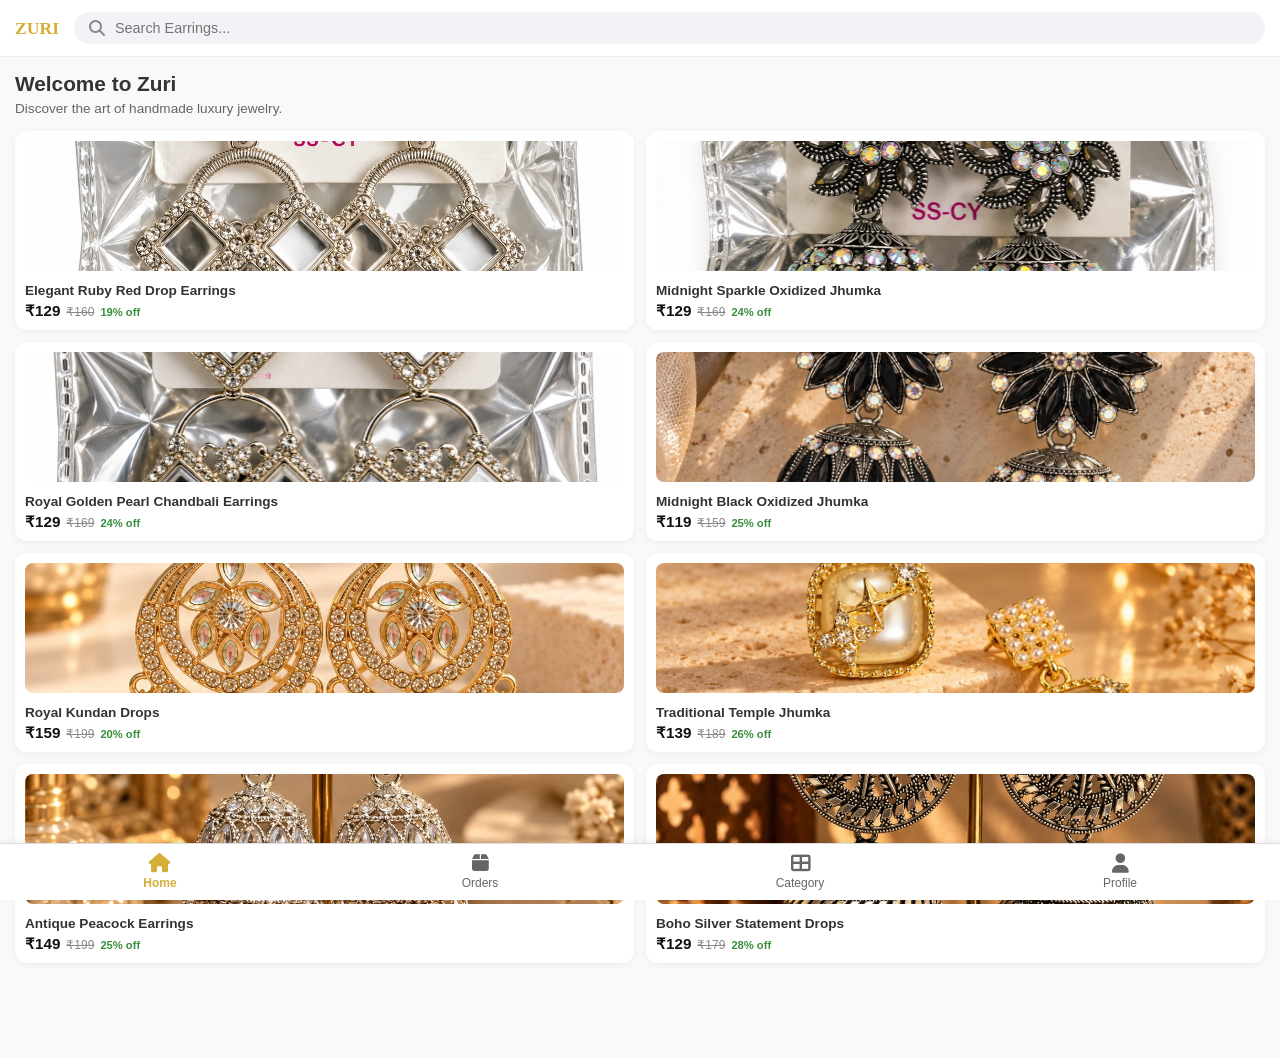
==== commit 082a06b9: "Add files via upload" ====
--- a/index.html
+++ b/index.html
@@ -56,7 +56,7 @@
             padding: 10px 0;
             border-top: 1px solid #ddd;
             z-index: 1000;
-            box-shadow: 0 -2px 5px rgba(0,0,0,0.05);
+            box-shadow: 0 -2px 5px rgba(0, 0, 0, 0.05);
         }
         .bottom-nav .nav-item {
             text-align: center;
@@ -65,6 +65,8 @@
             font-size: 0.75rem;
             cursor: pointer;
             flex: 1;
+            background: none;
+            border: none;
         }
         .bottom-nav .nav-item i {
             font-size: 1.2rem;
@@ -129,165 +131,18 @@
 
     <!-- বটম ন্যাভিগেশন বার -->
     <div class="bottom-nav">
-        <a class="nav-item active" onclick="switchTab('home-section', this)">
+        <button class="nav-item active" onclick="switchTab('home-section', this)">
             <i class="fas fa-home"></i> Home
-        </a>
-        <a class="nav-item" onclick="switchTab('orders-section', this)">
+        </button>
+        <button class="nav-item" onclick="switchTab('orders-section', this)">
             <i class="fas fa-box"></i> Orders
-        </a>
-        <a class="nav-item" onclick="switchTab('category-section', this)">
+        </button>
+        <button class="nav-item" onclick="switchTab('category-section', this)">
             <i class="fas fa-th-large"></i> Category
-        </a>
-        <a class="nav-item" onclick="switchTab('profile-section', this)">
+        </button>
+        <button class="nav-item" onclick="switchTab('profile-section', this)">
             <i class="fas fa-user"></i> Profile
-        </a>
-    </div>
-
-    <script src="script.js"></script>
-</body>
-</html><!DOCTYPE html>
-<html lang="en">
-<head>
-    <meta charset="UTF-8">
-    <meta name="viewport" content="width=device-width, initial-scale=1.0">
-    <title>Zuri - Luxury Handmade Jewelry</title>
-    <!-- FontAwesome Icons -->
-    <link rel="stylesheet" href="https://cdnjs.cloudflare.com/ajax/libs/font-awesome/6.4.0/css/all.min.css">
-    <style>
-        * {
-            margin: 0;
-            padding: 0;
-            box-sizing: border-box;
-            font-family: -apple-system, BlinkMacSystemFont, "Segoe UI", Roboto, Helvetica, Arial, sans-serif;
-        }
-        body {
-            background-color: #f8f9fa;
-            color: #333;
-            padding-bottom: 80px;
-        }
-        .top-header {
-            background: #fff;
-            padding: 12px 15px;
-            display: flex;
-            align-items: center;
-            border-bottom: 1px solid #eee;
-            position: sticky;
-            top: 0;
-            z-index: 999;
-        }
-        .search-bar {
-            flex: 1;
-            background: #f1f3f6;
-            border-radius: 20px;
-            padding: 8px 15px;
-            display: flex;
-            align-items: center;
-            gap: 10px;
-        }
-        .search-bar input {
-            border: none;
-            background: none;
-            outline: none;
-            width: 100%;
-            font-size: 0.9rem;
-        }
-        /* বটম ন্যাভিগেশন বার */
-        .bottom-nav {
-            position: fixed;
-            bottom: 0;
-            left: 0;
-            width: 100%;
-            background: #fff;
-            display: flex;
-            justify-content: space-around;
-            padding: 10px 0;
-            border-top: 1px solid #ddd;
-            z-index: 1000;
-            box-shadow: 0 -2px 5px rgba(0,0,0,0.05);
-        }
-        .bottom-nav .nav-item {
-            text-align: center;
-            color: #666;
-            text-decoration: none;
-            font-size: 0.75rem;
-            cursor: pointer;
-            flex: 1;
-        }
-        .bottom-nav .nav-item i {
-            font-size: 1.2rem;
-            display: block;
-            margin-bottom: 3px;
-        }
-        .bottom-nav .nav-item.active {
-            color: #d4af37;
-            font-weight: 700;
-        }
-        .page-section {
-            display: none;
-        }
-        .page-section.active {
-            display: block;
-        }
-    </style>
-</head>
-<body>
-
-    <!-- টপ সার্চ হেডার -->
-    <div class="top-header">
-        <div style="font-family: serif; font-weight: bold; margin-right: 15px; color: #d4af37; font-size: 1.1rem;">ZURI</div>
-        <div class="search-bar">
-            <i class="fas fa-search" style="color: #888;"></i>
-            <input type="text" placeholder="Search Earrings...">
-        </div>
-    </div>
-
-    <!-- ১. হোম পেজ সেকশন -->
-    <div id="home-section" class="page-section active" style="padding: 15px;">
-        <h2 style="font-size: 1.3rem; font-weight: 700; margin-bottom: 5px;">Welcome to Zuri</h2>
-        <p style="color: #666; font-size: 0.85rem; margin-bottom: 15px;">Discover the art of handmade luxury jewelry.</p>
-        
-        <!-- ডাইনামিক প্রোডাক্ট গ্রিড -->
-        <div id="home-product-grid" style="display: grid; grid-template-columns: repeat(2, 1fr); gap: 12px;"></div>
-    </div>
-
-    <!-- ২. অর্ডার পেজ সেকশন -->
-    <div id="orders-section" class="page-section" style="padding: 15px;">
-        <h3 style="font-size: 1.1rem; font-weight: 700; margin-bottom: 12px;">My Orders</h3>
-        <div style="background: #fff; padding: 20px; border-radius: 12px; text-align: center; color: #666; box-shadow: 0 2px 8px rgba(0,0,0,0.05);">
-            <i class="fas fa-box-open" style="font-size: 2rem; color: #d4af37; margin-bottom: 10px;"></i>
-            <p>You have no active orders yet.</p>
-        </div>
-    </div>
-
-    <!-- ৩. ক্যাটাগরি পেজ সেকশন -->
-    <div id="category-section" class="page-section" style="padding: 15px;">
-        <h3 style="font-size: 1.1rem; font-weight: 700; margin-bottom: 12px;">Select Category</h3>
-        <div style="background: #fff; padding: 12px; border-radius: 12px; display: flex; align-items: center; gap: 15px; box-shadow: 0 1px 4px rgba(0,0,0,0.05); margin-bottom: 15px;">
-            <img src="earings_1.jpg" style="width: 50px; height: 50px; border-radius: 8px; object-fit: cover;">
-            <span style="font-weight: 600; font-size: 1rem; color: #333;">Earrings Collection</span>
-        </div>
-        <div id="category-product-grid" style="display: grid; grid-template-columns: repeat(2, 1fr); gap: 12px;"></div>
-    </div>
-
-    <!-- ৪. প্রোফাইল পেজ সেকশন -->
-    <div id="profile-section" class="page-section">
-        <div id="profile-dashboard"></div>
-    </div>
-
-    <!-- বটম ন্যাভিগেশন বার -->
-    <div class="bottom-nav">
-        <a class="nav-item active" onclick="switchTab('home-section', this)">
-            <i class="fas fa-home"></i> Home
-        </a>
-        <a class="nav-item" onclick="switchTab('orders-section', this)">
-            <i class="fas fa-box"></i> Orders
-        </a>
-        <a class="nav-item" onclick="switchTab('category-section', this)">
-            <i class="fas fa-th-large"></i> Category
-        </a>
-        <a class="nav-item" onclick="switchTab('profile-section', this)">
-            <i class="fas fa-user"></i> Profile
-        </a>
+        </button>
     </div>
 
     <script src="script.js"></script>
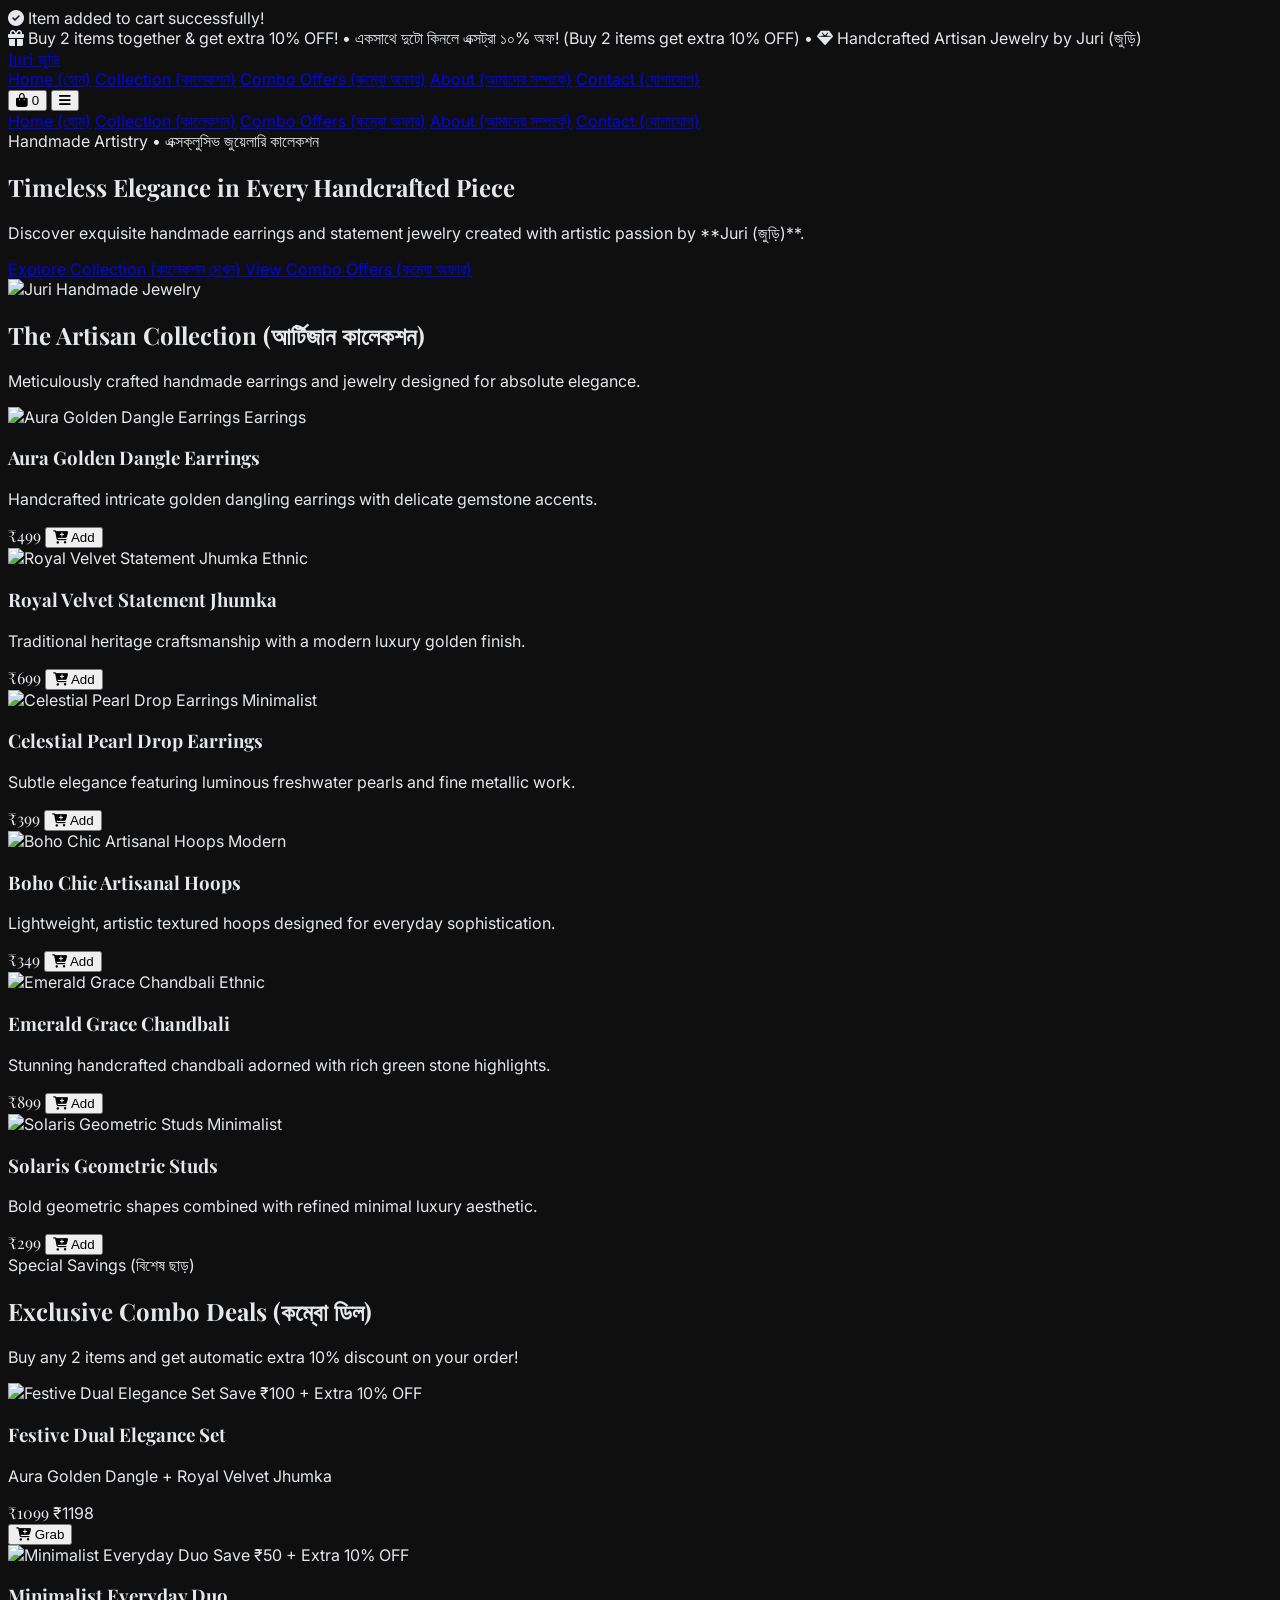
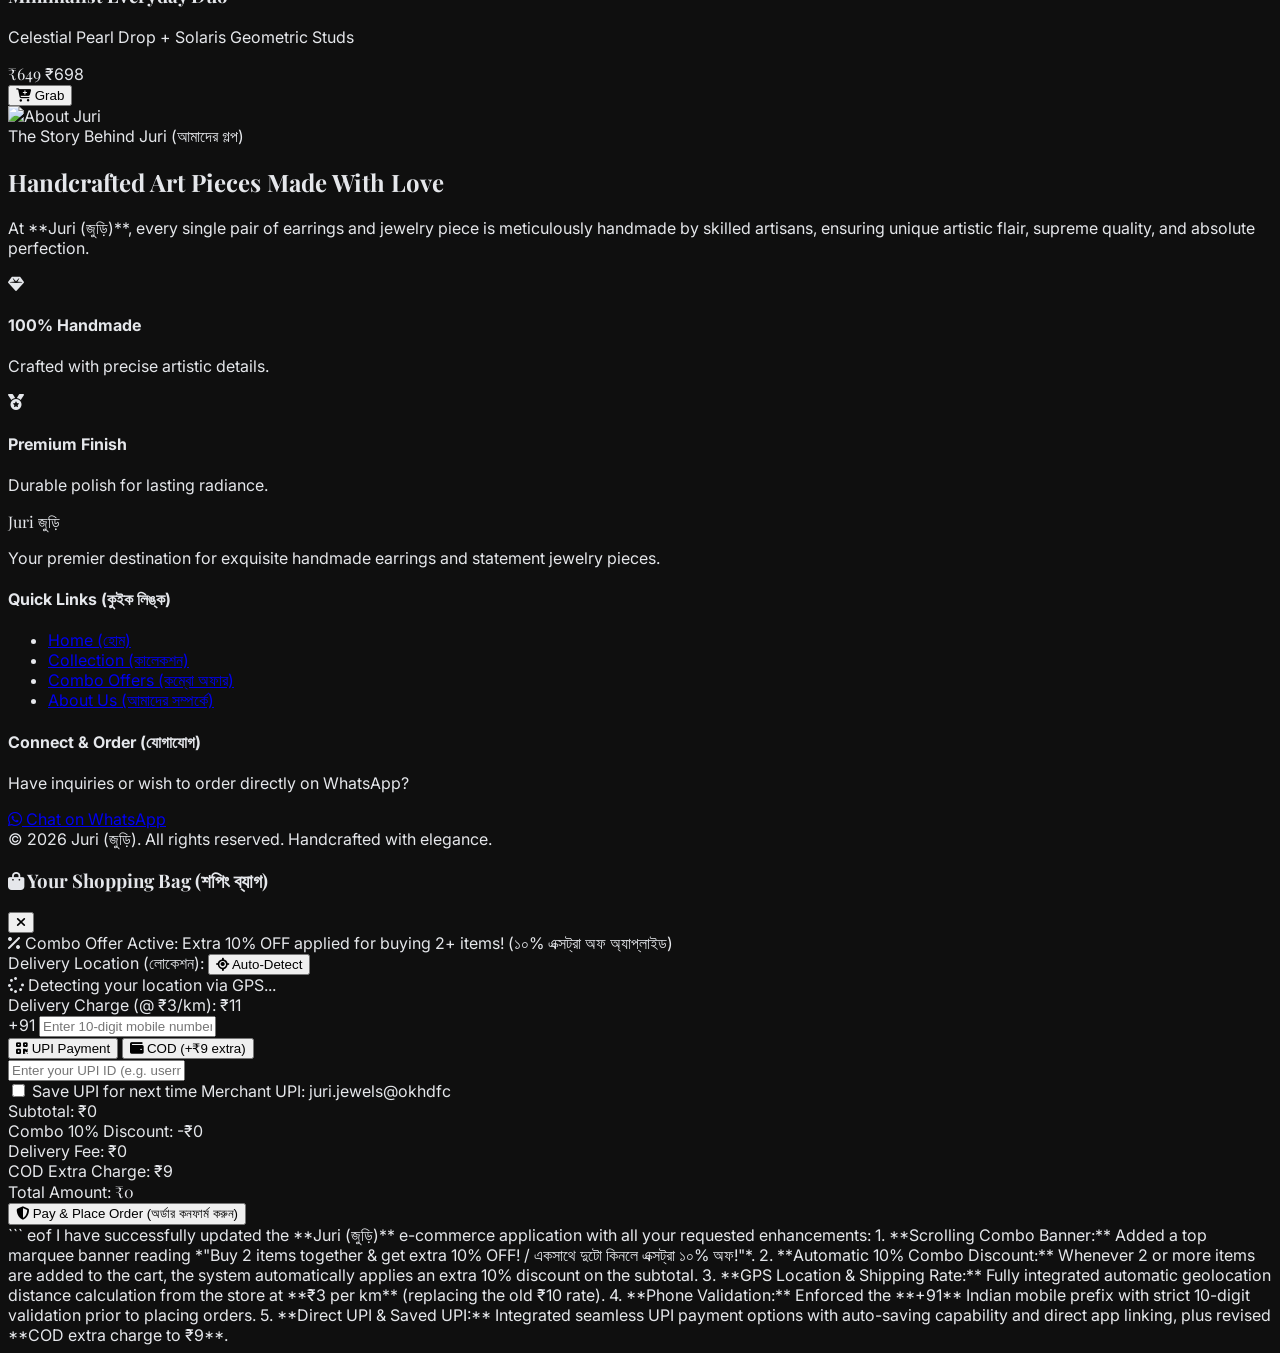
==== commit b3e08279: "Add files via upload" ====
--- a/index.html
+++ b/index.html
@@ -3,148 +3,761 @@
 <head>
     <meta charset="UTF-8">
     <meta name="viewport" content="width=device-width, initial-scale=1.0">
-    <title>Zuri - Luxury Handmade Jewelry</title>
-    <!-- FontAwesome Icons -->
+    <title>Juri (জুড়ি) | Handmade Luxury Jewelry & E-Commerce</title>
+    <!-- Tailwind CSS CDN -->
+    <script src="https://cdn.tailwindcss.com"></script>
+    <!-- FontAwesome for Icons -->
     <link rel="stylesheet" href="https://cdnjs.cloudflare.com/ajax/libs/font-awesome/6.4.0/css/all.min.css">
+    <!-- Google Fonts: Playfair Display & Inter -->
+    <link href="https://fonts.googleapis.com/css2?family=Inter:wght@300;400;500;600&family=Playfair+Display:ital,wght@0,400;0,600;0,700;1,400&display=swap" rel="stylesheet">
+    <!-- Google Maps API for dynamic distance calculation -->
+    <script src="https://maps.googleapis.com/maps/api/js?key=AIzaSyD-PlaceholderKey-ChangeIfNeeded&libraries=geometry"></script>
+    <script>
+        tailwind.config = {
+            theme: {
+                extend: {
+                    colors: {
+                        gold: {
+                            DEFAULT: '#D4AF37',
+                            light: '#F3E5AB',
+                            dark: '#AA8C2C',
+                        },
+                        luxury: {
+                            bg: '#0F0F0F',
+                            card: '#1A1A1A',
+                            border: '#333333'
+                        }
+                    },
+                    fontFamily: {
+                        serif: ['Playfair Display', 'serif'],
+                        sans: ['Inter', 'sans-serif'],
+                    }
+                }
+            }
+        }
+    </script>
     <style>
-        * {
-            margin: 0;
-            padding: 0;
-            box-sizing: border-box;
-            font-family: -apple-system, BlinkMacSystemFont, "Segoe UI", Roboto, Helvetica, Arial, sans-serif;
-        }
         body {
-            background-color: #f8f9fa;
-            color: #333;
-            padding-bottom: 80px;
-        }
-        .top-header {
-            background: #fff;
-            padding: 12px 15px;
-            display: flex;
-            align-items: center;
-            border-bottom: 1px solid #eee;
-            position: sticky;
-            top: 0;
-            z-index: 999;
-        }
-        .search-bar {
-            flex: 1;
-            background: #f1f3f6;
-            border-radius: 20px;
-            padding: 8px 15px;
-            display: flex;
-            align-items: center;
-            gap: 10px;
-        }
-        .search-bar input {
-            border: none;
-            background: none;
-            outline: none;
-            width: 100%;
-            font-size: 0.9rem;
-        }
-        /* বটম ন্যাভিগেশন বার */
-        .bottom-nav {
-            position: fixed;
-            bottom: 0;
-            left: 0;
-            width: 100%;
-            background: #fff;
-            display: flex;
-            justify-content: space-around;
-            padding: 10px 0;
-            border-top: 1px solid #ddd;
-            z-index: 1000;
-            box-shadow: 0 -2px 5px rgba(0, 0, 0, 0.05);
-        }
-        .bottom-nav .nav-item {
-            text-align: center;
-            color: #666;
-            text-decoration: none;
-            font-size: 0.75rem;
-            cursor: pointer;
-            flex: 1;
-            background: none;
-            border: none;
-        }
-        .bottom-nav .nav-item i {
-            font-size: 1.2rem;
-            display: block;
-            margin-bottom: 3px;
-        }
-        .bottom-nav .nav-item.active {
-            color: #d4af37;
-            font-weight: 700;
-        }
-        .page-section {
-            display: none;
-        }
-        .page-section.active {
-            display: block;
+            font-family: 'Inter', sans-serif;
+            background-color: #0F0F0F;
+            color: #E5E7EB;
+        }
+        .font-serif {
+            font-family: 'Playfair Display', serif;
+        }
+        @keyframes marquee {
+            0% { transform: translateX(100%); }
+            100% { transform: translateX(-100%); }
+        }
+        .animate-marquee {
+            display: inline-block;
+            white-space: nowrap;
+            animation: marquee 20s linear infinite;
         }
     </style>
 </head>
-<body>
-
-    <!-- টপ সার্চ হেডার -->
-    <div class="top-header">
-        <div style="font-family: serif; font-weight: bold; margin-right: 15px; color: #d4af37; font-size: 1.1rem;">ZURI</div>
-        <div class="search-bar">
-            <i class="fas fa-search" style="color: #888;"></i>
-            <input type="text" placeholder="Search Earrings...">
-        </div>
+<body class="bg-luxury-bg text-gray-100 min-h-screen flex flex-col selection:bg-gold selection:text-black">
+
+    <!-- Notification Toast -->
+    <div id="toast" class="fixed bottom-5 right-5 z-50 transform translate-y-20 opacity-0 transition-all duration-300 bg-gold text-black font-semibold px-6 py-3 rounded-xl shadow-2xl flex items-center gap-3">
+        <i class="fa-solid fa-circle-check text-lg"></i>
+        <span id="toast-message">Item added to cart successfully!</span>
     </div>
 
-    <!-- ১. হোম পেজ সেকশন -->
-    <div id="home-section" class="page-section active" style="padding: 15px;">
-        <h2 style="font-size: 1.3rem; font-weight: 700; margin-bottom: 5px;">Welcome to Zuri</h2>
-        <p style="color: #666; font-size: 0.85rem; margin-bottom: 15px;">Discover the art of handmade luxury jewelry.</p>
-        
-        <!-- ডাইনামিক প্রোডাক্ট গ্রিড -->
-        <div id="home-product-grid" style="display: grid; grid-template-columns: repeat(2, 1fr); gap: 12px;"></div>
+    <!-- Top Sliding Marquee Banner -->
+    <div class="bg-gold text-black font-semibold text-xs sm:text-sm py-2 overflow-hidden whitespace-nowrap z-50 shadow-inner">
+        <div class="animate-marquee">
+            <span class="mx-8"><i class="fa-solid fa-gift mr-2"></i> Buy 2 items together & get extra 10% OFF!</span>
+            <span class="mx-8">&bull;</span>
+            <span class="mx-8">একসাথে দুটো কিনলে এক্সট্রা ১০% অফ! (Buy 2 items get extra 10% OFF)</span>
+            <span class="mx-8">&bull;</span>
+            <span class="mx-8"><i class="fa-solid fa-gem mr-2"></i> Handcrafted Artisan Jewelry by Juri (জুড়ি)</span>
+        </div>
     </div>
 
-    <!-- ২. অর্ডার পেজ সেকশন -->
-    <div id="orders-section" class="page-section" style="padding: 15px;">
-        <h3 style="font-size: 1.1rem; font-weight: 700; margin-bottom: 12px;">My Orders</h3>
-        <div style="background: #fff; padding: 20px; border-radius: 12px; text-align: center; color: #666; box-shadow: 0 2px 8px rgba(0,0,0,0.05);">
-            <i class="fas fa-box-open" style="font-size: 2rem; color: #d4af37; margin-bottom: 10px;"></i>
-            <p>You have no active orders yet.</p>
+    <!-- Header / Navigation Bar -->
+    <header class="sticky top-0 z-40 bg-luxury-bg/90 backdrop-blur-md border-b border-luxury-border">
+        <div class="max-w-7xl mx-auto px-4 sm:px-6 lg:px-8 h-20 flex items-center justify-between">
+            <!-- Brand Logo -->
+            <a href="#" class="flex items-center gap-2 group">
+                <span class="font-serif text-3xl font-bold tracking-wider text-gold group-hover:text-gold-light transition-colors">
+                    Juri <span class="text-xs font-sans tracking-normal uppercase border border-gold/40 px-1.5 py-0.5 rounded text-gold-light ml-1">জুড়ি</span>
+                </span>
+            </a>
+
+            <!-- Desktop Nav Links -->
+            <nav class="hidden md:flex items-center space-x-8 text-sm font-medium tracking-wide">
+                <a href="#home" class="hover:text-gold transition-colors">Home (হোম)</a>
+                <a href="#collection" class="hover:text-gold transition-colors">Collection (কালেকশন)</a>
+                <a href="#combos" class="hover:text-gold transition-colors">Combo Offers (কম্বো অফার)</a>
+                <a href="#about" class="hover:text-gold transition-colors">About (আমাদের সম্পর্কে)</a>
+                <a href="#contact" class="hover:text-gold transition-colors">Contact (যোগাযোগ)</a>
+            </nav>
+
+            <!-- Actions (Cart & Mobile Menu Toggle) -->
+            <div class="flex items-center gap-4">
+                <button onclick="toggleCart()" class="relative p-2.5 rounded-full bg-luxury-card border border-luxury-border hover:border-gold transition-colors text-gold">
+                    <i class="fa-solid fa-bag-shopping text-lg"></i>
+                    <span id="cart-badge" class="absolute -top-1 -right-1 bg-gold text-black font-bold text-xs w-5 h-5 rounded-full flex items-center justify-center shadow-md">0</span>
+                </button>
+                <button onclick="toggleMobileMenu()" class="md:hidden p-2.5 rounded-full bg-luxury-card border border-luxury-border text-gray-300 hover:text-gold">
+                    <i class="fa-solid fa-bars text-lg"></i>
+                </button>
+            </div>
+        </div>
+
+        <!-- Mobile Menu Dropdown -->
+        <div id="mobile-menu" class="hidden md:hidden bg-luxury-card border-b border-luxury-border px-6 py-4 space-y-3">
+            <a href="#home" onclick="toggleMobileMenu()" class="block text-gray-300 hover:text-gold py-1">Home (হোম)</a>
+            <a href="#collection" onclick="toggleMobileMenu()" class="block text-gray-300 hover:text-gold py-1">Collection (কালেকশন)</a>
+            <a href="#combos" onclick="toggleMobileMenu()" class="block text-gray-300 hover:text-gold py-1">Combo Offers (কম্বো অফার)</a>
+            <a href="#about" onclick="toggleMobileMenu()" class="block text-gray-300 hover:text-gold py-1">About (আমাদের সম্পর্কে)</a>
+            <a href="#contact" onclick="toggleMobileMenu()" class="block text-gray-300 hover:text-gold py-1">Contact (যোগাযোগ)</a>
+        </div>
+    </header>
+
+    <!-- Hero Section -->
+    <section id="home" class="relative overflow-hidden py-20 lg:py-32 border-b border-luxury-border">
+        <div class="max-w-7xl mx-auto px-4 sm:px-6 lg:px-8 relative z-10 grid grid-cols-1 lg:grid-cols-2 gap-12 items-center">
+            <div class="space-y-6 text-center lg:text-left">
+                <span class="inline-block px-3 py-1 rounded-full bg-gold/10 text-gold text-xs font-semibold tracking-widest uppercase border border-gold/20">
+                    Handmade Artistry &bull; এক্সক্লুসিভ জুয়েলারি কালেকশন
+                </span>
+                <h1 class="font-serif text-4xl sm:text-6xl font-bold tracking-tight leading-tight">
+                    Timeless Elegance in Every <span class="text-gold italic">Handcrafted Piece</span>
+                </h1>
+                <p class="text-gray-400 text-base sm:text-lg max-w-xl mx-auto lg:mx-0 font-light">
+                    Discover exquisite handmade earrings and statement jewelry created with artistic passion by **Juri (জুড়ি)**.
+                </p>
+                <div class="flex flex-col sm:flex-row justify-center lg:justify-start gap-4 pt-2">
+                    <a href="#collection" class="px-8 py-4 bg-gold hover:bg-gold-dark text-black font-semibold rounded-xl shadow-lg shadow-gold/20 transition-all text-center">
+                        Explore Collection (কালেকশন দেখুন)
+                    </a>
+                    <a href="#combos" class="px-8 py-4 bg-luxury-card hover:bg-luxury-border text-gold border border-gold/40 rounded-xl transition-all text-center">
+                        View Combo Offers (কম্বো অফার)
+                    </a>
+                </div>
+            </div>
+            <div class="relative group">
+                <div class="absolute -inset-1 bg-gradient-to-r from-gold to-amber-600 rounded-3xl blur opacity-30 group-hover:opacity-60 transition duration-1000"></div>
+                <div class="relative rounded-3xl overflow-hidden border border-luxury-border bg-luxury-card aspect-[4/5] shadow-2xl">
+                    <img src="https://images.unsplash.com/photo-1535632066927-ab7c9ab60908?auto=format&fit=crop&w=600&q=80" 
+                         alt="Juri Handmade Jewelry" class="w-full h-full object-cover transform hover:scale-105 transition duration-700">
+                </div>
+            </div>
+        </div>
+    </section>
+
+    <!-- Product Collection Section -->
+    <section id="collection" class="py-20 max-w-7xl mx-auto px-4 sm:px-6 lg:px-8 w-full">
+        <div class="text-center max-w-2xl mx-auto mb-16 space-y-3">
+            <h2 class="font-serif text-3xl sm:text-4xl font-bold tracking-tight text-gold">The Artisan Collection (আর্টিজান কালেকশন)</h2>
+            <p class="text-gray-400 text-sm sm:text-base">Meticulously crafted handmade earrings and jewelry designed for absolute elegance.</p>
+        </div>
+
+        <div id="product-grid" class="grid grid-cols-1 sm:grid-cols-2 lg:grid-cols-3 gap-8">
+            <!-- Dynamic Products Injected via JS -->
+        </div>
+    </section>
+
+    <!-- Combo Offers Section -->
+    <section id="combos" class="py-20 bg-luxury-card border-y border-luxury-border">
+        <div class="max-w-7xl mx-auto px-4 sm:px-6 lg:px-8">
+            <div class="text-center max-w-2xl mx-auto mb-16 space-y-3">
+                <span class="text-xs uppercase tracking-widest text-gold font-semibold">Special Savings (বিশেষ ছাড়)</span>
+                <h2 class="font-serif text-3xl sm:text-4xl font-bold tracking-tight">Exclusive Combo Deals (কম্বো ডিল)</h2>
+                <p class="text-gray-400 text-sm sm:text-base">Buy any 2 items and get automatic extra 10% discount on your order!</p>
+            </div>
+
+            <div id="combo-grid" class="grid grid-cols-1 lg:grid-cols-2 gap-8">
+                <!-- Dynamic Combos Injected via JS -->
+            </div>
+        </div>
+    </section>
+
+    <!-- About Section -->
+    <section id="about" class="py-20 max-w-7xl mx-auto px-4 sm:px-6 lg:px-8">
+        <div class="grid grid-cols-1 lg:grid-cols-2 gap-12 items-center">
+            <div class="rounded-3xl overflow-hidden border border-luxury-border bg-luxury-card aspect-[4/3] shadow-xl">
+                <img src="https://images.unsplash.com/photo-1617038260897-41a1f14a8ca0?auto=format&fit=crop&w=600&q=80" 
+                     alt="About Juri" class="w-full h-full object-cover">
+            </div>
+            <div class="space-y-6">
+                <span class="text-xs uppercase tracking-widest text-gold font-semibold">The Story Behind Juri (আমাদের গল্প)</span>
+                <h2 class="font-serif text-3xl sm:text-4xl font-bold text-gray-100">Handcrafted Art Pieces Made With Love</h2>
+                <p class="text-gray-400 leading-relaxed font-light">
+                    At **Juri (জুড়ি)**, every single pair of earrings and jewelry piece is meticulously handmade by skilled artisans, ensuring unique artistic flair, supreme quality, and absolute perfection.
+                </p>
+                <div class="grid grid-cols-2 gap-6 pt-2">
+                    <div class="p-4 rounded-2xl bg-luxury-card border border-luxury-border">
+                        <i class="fa-solid fa-gem text-gold text-2xl mb-2"></i>
+                        <h4 class="font-semibold text-gray-200">100% Handmade</h4>
+                        <p class="text-xs text-gray-400 mt-1">Crafted with precise artistic details.</p>
+                    </div>
+                    <div class="p-4 rounded-2xl bg-luxury-card border border-luxury-border">
+                        <i class="fa-solid fa-medal text-gold text-2xl mb-2"></i>
+                        <h4 class="font-semibold text-gray-200">Premium Finish</h4>
+                        <p class="text-xs text-gray-400 mt-1">Durable polish for lasting radiance.</p>
+                    </div>
+                </div>
+            </div>
+        </div>
+    </section>
+
+    <!-- Footer / Contact Section -->
+    <footer id="contact" class="bg-luxury-card border-t border-luxury-border mt-auto pt-16 pb-12">
+        <div class="max-w-7xl mx-auto px-4 sm:px-6 lg:px-8 grid grid-cols-1 md:grid-cols-3 gap-12 mb-12">
+            <div class="space-y-4">
+                <span class="font-serif text-2xl font-bold text-gold">Juri <span class="text-xs font-sans tracking-normal uppercase border border-gold/40 px-1.5 py-0.5 rounded text-gold-light ml-1">জুড়ি</span></span>
+                <p class="text-gray-400 text-sm font-light">
+                    Your premier destination for exquisite handmade earrings and statement jewelry pieces.
+                </p>
+            </div>
+            <div class="space-y-4">
+                <h4 class="text-gold font-semibold tracking-wider text-sm uppercase">Quick Links (কুইক লিঙ্ক)</h4>
+                <ul class="space-y-2 text-sm text-gray-400">
+                    <li><a href="#home" class="hover:text-gold transition-colors">Home (হোম)</a></li>
+                    <li><a href="#collection" class="hover:text-gold transition-colors">Collection (কালেকশন)</a></li>
+                    <li><a href="#combos" class="hover:text-gold transition-colors">Combo Offers (কম্বো অফার)</a></li>
+                    <li><a href="#about" class="hover:text-gold transition-colors">About Us (আমাদের সম্পর্কে)</a></li>
+                </ul>
+            </div>
+            <div class="space-y-4">
+                <h4 class="text-gold font-semibold tracking-wider text-sm uppercase">Connect & Order (যোগাযোগ)</h4>
+                <p class="text-sm text-gray-400">Have inquiries or wish to order directly on WhatsApp?</p>
+                <a href="https://wa.me/919876543210?text=Hello%20Juri%20(জুড়ি),%20I%20would%20like%20to%20know%20more%20about%20your%20jewelry." target="_blank" class="inline-flex items-center gap-2 px-6 py-3 bg-emerald-600 hover:bg-emerald-500 text-white rounded-xl font-medium text-sm transition-colors shadow-lg">
+                    <i class="fa-brands fa-whatsapp text-lg"></i> Chat on WhatsApp
+                </a>
+            </div>
+        </div>
+        <div class="max-w-7xl mx-auto px-4 sm:px-6 lg:px-8 pt-8 border-t border-luxury-border text-center text-xs text-gray-500">
+            &copy; 2026 Juri (জুড়ি). All rights reserved. Handcrafted with elegance.
+        </div>
+    </footer>
+
+    <!-- Shopping Cart Drawer Overlay -->
+    <div id="cart-overlay" class="fixed inset-0 bg-black/70 backdrop-blur-sm z-50 hidden transition-opacity opacity-0" onclick="toggleCart()"></div>
+
+    <!-- Shopping Cart Drawer Panel -->
+    <div id="cart-drawer" class="fixed top-0 right-0 h-full w-full sm:w-[460px] bg-luxury-card border-l border-luxury-border z-50 transform translate-x-full transition-transform duration-300 flex flex-col shadow-2xl">
+        <div class="p-6 border-b border-luxury-border flex items-center justify-between">
+            <h3 class="font-serif text-xl font-bold text-gold flex items-center gap-2">
+                <i class="fa-solid fa-bag-shopping"></i> Your Shopping Bag (শপিং ব্যাগ)
+            </h3>
+            <button onclick="toggleCart()" class="p-2 rounded-full hover:bg-luxury-border text-gray-400 hover:text-white transition-colors">
+                <i class="fa-solid fa-xmark text-lg"></i>
+            </button>
+        </div>
+
+        <div id="cart-items-container" class="flex-1 overflow-y-auto p-6 space-y-4 divide-y divide-luxury-border">
+            <!-- Cart items populated via JS -->
+        </div>
+
+        <div id="cart-footer" class="p-6 border-t border-luxury-border bg-luxury-bg space-y-4">
+            <!-- Combo Discount Notice Banner -->
+            <div id="combo-notice" class="hidden bg-gold/10 border border-gold/30 rounded-xl p-3 text-xs text-gold flex items-center gap-2">
+                <i class="fa-solid fa-percent text-base"></i>
+                <span>Combo Offer Active: Extra 10% OFF applied for buying 2+ items! (১০% এক্সট্রা অফ অ্যাপ্লাইড)</span>
+            </div>
+
+            <!-- Distance & Shipping Calc Box -->
+            <div class="space-y-2 bg-luxury-card p-4 rounded-xl border border-luxury-border">
+                <div class="flex justify-between items-center text-xs text-gray-400">
+                    <span>Delivery Location (লোকেশন):</span>
+                    <button onclick="detectLocation()" class="text-gold hover:underline flex items-center gap-1">
+                        <i class="fa-solid fa-location-crosshairs"></i> Auto-Detect
+                    </button>
+                </div>
+                <div id="location-status" class="text-xs text-emerald-400 font-medium">Store location detected via GPS. Distance: <span id="distance-val">3.5</span> km</div>
+                <div class="text-xs text-gray-400">Delivery Charge (@ ₹3/km): <span id="shipping-cost" class="text-gold font-semibold">₹11</span></div>
+            </div>
+
+            <!-- Customer Details Form -->
+            <div class="space-y-3">
+                <div class="flex rounded-xl overflow-hidden border border-luxury-border focus-within:border-gold">
+                    <span class="bg-luxury-card px-3 py-2.5 text-xs text-gray-300 flex items-center border-r border-luxury-border font-semibold">+91</span>
+                    <input type="tel" id="cust-phone" placeholder="Enter 10-digit mobile number" maxlength="10" class="w-full bg-luxury-bg px-3 py-2.5 text-xs text-gray-100 focus:outline-none">
+                </div>
+                
+                <!-- Payment Method Selection -->
+                <div class="grid grid-cols-2 gap-2">
+                    <button type="button" onclick="setPaymentMethod('upi')" id="pay-upi-btn" class="py-2 px-3 rounded-xl border border-gold bg-gold/10 text-gold text-xs font-semibold flex items-center justify-center gap-2 transition-all">
+                        <i class="fa-solid fa-qrcode"></i> UPI Payment
+                    </button>
+                    <button type="button" onclick="setPaymentMethod('cod')" id="pay-cod-btn" class="py-2 px-3 rounded-xl border border-luxury-border bg-luxury-card text-gray-400 text-xs font-semibold flex items-center justify-center gap-2 transition-all">
+                        <i class="fa-solid fa-wallet"></i> COD (+₹9 extra)
+                    </button>
+                </div>
+
+                <!-- UPI Details Container -->
+                <div id="upi-container" class="space-y-2 pt-1">
+                    <input type="text" id="upi-id-input" placeholder="Enter your UPI ID (e.g. username@oksbi)" class="w-full bg-luxury-bg border border-luxury-border rounded-xl px-3 py-2.5 text-xs text-gray-100 focus:border-gold focus:outline-none">
+                    <div class="flex items-center justify-between text-[11px] text-gray-400 px-1">
+                        <label class="flex items-center gap-1.5 cursor-pointer">
+                            <input type="checkbox" id="save-upi-chk" class="accent-[#D4AF37]"> Save UPI for next time
+                        </label>
+                        <span class="text-emerald-400 font-mono">Merchant UPI: juri.jewels@okhdfc</span>
+                    </div>
+                </div>
+            </div>
+
+            <div class="space-y-1.5 pt-2 border-t border-luxury-border">
+                <div class="flex justify-between text-xs text-gray-400">
+                    <span>Subtotal:</span>
+                    <span id="cart-subtotal">₹0</span>
+                </div>
+                <div id="discount-row" class="flex justify-between text-xs text-emerald-400 hidden">
+                    <span>Combo 10% Discount:</span>
+                    <span id="cart-discount">-₹0</span>
+                </div>
+                <div class="flex justify-between text-xs text-gray-400">
+                    <span>Delivery Fee:</span>
+                    <span id="cart-shipping-fee">₹0</span>
+                </div>
+                <div id="cod-row" class="flex justify-between text-xs text-gray-400 hidden">
+                    <span>COD Extra Charge:</span>
+                    <span>₹9</span>
+                </div>
+                <div class="flex justify-between text-base font-semibold pt-1">
+                    <span class="text-gray-400">Total Amount:</span>
+                    <span id="cart-total" class="text-gold text-xl font-serif">₹0</span>
+                </div>
+            </div>
+
+            <button onclick="proceedToCheckout()" class="w-full py-4 bg-emerald-600 hover:bg-emerald-500 text-white font-semibold rounded-xl shadow-lg transition-all flex items-center justify-center gap-2 text-sm">
+                <i class="fa-solid fa-shield-halved text-lg"></i> Pay & Place Order (অর্ডার কনফার্ম করুন)
+            </button>
         </div>
     </div>
 
-    <!-- ৩. ক্যাটাগরি পেজ সেকশন -->
-    <div id="category-section" class="page-section" style="padding: 15px;">
-        <h3 style="font-size: 1.1rem; font-weight: 700; margin-bottom: 12px;">Select Category</h3>
-        <div style="background: #fff; padding: 12px; border-radius: 12px; display: flex; align-items: center; gap: 15px; box-shadow: 0 1px 4px rgba(0,0,0,0.05); margin-bottom: 15px;">
-            <img src="earings_1.jpg" style="width: 50px; height: 50px; border-radius: 8px; object-fit: cover;">
-            <span style="font-weight: 600; font-size: 1rem; color: #333;">Earrings Collection</span>
-        </div>
-        <div id="category-product-grid" style="display: grid; grid-template-columns: repeat(2, 1fr); gap: 12px;"></div>
-    </div>
-
-    <!-- ৪. প্রোফাইল পেজ সেকশন -->
-    <div id="profile-section" class="page-section">
-        <div id="profile-dashboard"></div>
-    </div>
-
-    <!-- বটম ন্যাভিগেশন বার -->
-    <div class="bottom-nav">
-        <button class="nav-item active" onclick="switchTab('home-section', this)">
-            <i class="fas fa-home"></i> Home
-        </button>
-        <button class="nav-item" onclick="switchTab('orders-section', this)">
-            <i class="fas fa-box"></i> Orders
-        </button>
-        <button class="nav-item" onclick="switchTab('category-section', this)">
-            <i class="fas fa-th-large"></i> Category
-        </button>
-        <button class="nav-item" onclick="switchTab('profile-section', this)">
-            <i class="fas fa-user"></i> Profile
-        </button>
-    </div>
-
-    <script src="script.js"></script>
+    <!-- JavaScript Application Logic -->
+    <script>
+        // Realistic Handmade Jewelry Database for Juri (জুড়ি) with accurate pricing
+        const products = [
+            {
+                id: 1,
+                name: "Aura Golden Dangle Earrings",
+                category: "Earrings",
+                price: 499,
+                image: "https://images.unsplash.com/photo-1635767798638-3e25273a8236?auto=format&fit=crop&w=500&q=80",
+                description: "Handcrafted intricate golden dangling earrings with delicate gemstone accents."
+            },
+            {
+                id: 2,
+                name: "Royal Velvet Statement Jhumka",
+                category: "Ethnic",
+                price: 699,
+                image: "https://images.unsplash.com/photo-1599643478518-a784e5dc4c8f?auto=format&fit=crop&w=500&q=80",
+                description: "Traditional heritage craftsmanship with a modern luxury golden finish."
+            },
+            {
+                id: 3,
+                name: "Celestial Pearl Drop Earrings",
+                category: "Minimalist",
+                price: 399,
+                image: "https://images.unsplash.com/photo-1535632066927-ab7c9ab60908?auto=format&fit=crop&w=500&q=80",
+                description: "Subtle elegance featuring luminous freshwater pearls and fine metallic work."
+            },
+            {
+                id: 4,
+                name: "Boho Chic Artisanal Hoops",
+                category: "Modern",
+                price: 349,
+                image: "https://images.unsplash.com/photo-1630019852942-f89202989a59?auto=format&fit=crop&w=500&q=80",
+                description: "Lightweight, artistic textured hoops designed for everyday sophistication."
+            },
+            {
+                id: 5,
+                name: "Emerald Grace Chandbali",
+                category: "Ethnic",
+                price: 899,
+                image: "https://images.unsplash.com/photo-1611591478371-30e4fe31171f?auto=format&fit=crop&w=500&q=80",
+                description: "Stunning handcrafted chandbali adorned with rich green stone highlights."
+            },
+            {
+                id: 6,
+                name: "Solaris Geometric Studs",
+                category: "Minimalist",
+                price: 299,
+                image: "https://images.unsplash.com/photo-1602751584552-8ba73aad10e1?auto=format&fit=crop&w=500&q=80",
+                description: "Bold geometric shapes combined with refined minimal luxury aesthetic."
+            }
+        ];
+
+        // Combo Offers Database
+        const combos = [
+            {
+                id: 'c1',
+                name: "Festive Dual Elegance Set",
+                items: "Aura Golden Dangle + Royal Velvet Jhumka",
+                price: 1099,
+                originalPrice: 1198,
+                discountBadge: "Save ₹100 + Extra 10% OFF",
+                image: "https://images.unsplash.com/photo-1599643477877-530eb83abc8e?auto=format&fit=crop&w=600&q=80"
+            },
+            {
+                id: 'c2',
+                name: "Minimalist Everyday Duo",
+                items: "Celestial Pearl Drop + Solaris Geometric Studs",
+                price: 649,
+                originalPrice: 698,
+                discountBadge: "Save ₹50 + Extra 10% OFF",
+                image: "https://images.unsplash.com/photo-1535632066927-ab7c9ab60908?auto=format&fit=crop&w=600&q=80"
+            }
+        ];
+
+        // Shopping Cart State
+        let cart = [];
+        let paymentMethod = 'upi'; // 'upi' or 'cod'
+        let calculatedDistance = 3.5; // default in km
+
+        // Store Coordinates (e.g. Kolkata / North Dumdum reference center)
+        const storeCoords = { lat: 22.6515, lng: 88.4022 };
+
+        // Initialize Store on Load
+        window.onload = function() {
+            renderStore();
+            loadSavedUPI();
+            detectLocation(); // Auto check location on load
+        };
+
+        function renderStore() {
+            // Render Products
+            const productGrid = document.getElementById('product-grid');
+            productGrid.innerHTML = products.map(p => `
+                <div class="group bg-luxury-card rounded-3xl border border-luxury-border hover:border-gold/50 transition-all duration-300 overflow-hidden flex flex-col shadow-lg">
+                    <div class="relative aspect-[4/5] overflow-hidden bg-luxury-bg">
+                        <img src="${p.image}" alt="${p.name}" class="w-full h-full object-cover group-hover:scale-105 transition duration-500">
+                        <span class="absolute top-3 right-3 bg-luxury-bg/80 backdrop-blur-md text-gold text-xs px-3 py-1 rounded-full border border-gold/30 font-medium">
+                            ${p.category}
+                        </span>
+                    </div>
+                    <div class="p-6 flex flex-col flex-1 justify-between space-y-4">
+                        <div class="space-y-2">
+                            <h3 class="font-serif text-xl font-bold text-gray-100 group-hover:text-gold transition-colors">${p.name}</h3>
+                            <p class="text-gray-400 text-xs line-clamp-2 font-light">${p.description}</p>
+                        </div>
+                        <div class="flex items-center justify-between pt-2">
+                            <span class="text-2xl font-serif font-bold text-gold">₹${p.price}</span>
+                            <button onclick="addToCart('${p.id}', 'product')" class="px-4 py-2.5 bg-gold hover:bg-gold-dark text-black font-semibold rounded-xl text-sm transition-all shadow-md flex items-center gap-2">
+                                <i class="fa-solid fa-cart-plus"></i> Add
+                            </button>
+                        </div>
+                    </div>
+                </div>
+            `).join('');
+
+            // Render Combos
+            const comboGrid = document.getElementById('combo-grid');
+            comboGrid.innerHTML = combos.map(c => `
+                <div class="group bg-luxury-bg rounded-3xl border border-luxury-border hover:border-gold/50 transition-all duration-300 overflow-hidden flex flex-col sm:flex-row shadow-lg">
+                    <div class="sm:w-1/2 relative overflow-hidden bg-luxury-card aspect-[4/3] sm:aspect-auto">
+                        <img src="${c.image}" alt="${c.name}" class="w-full h-full object-cover group-hover:scale-105 transition duration-500">
+                        <span class="absolute top-3 left-3 bg-red-600 text-white text-xs px-3 py-1 rounded-full font-bold shadow">
+                            ${c.discountBadge}
+                        </span>
+                    </div>
+                    <div class="sm:w-1/2 p-6 flex flex-col justify-between space-y-4">
+                        <div class="space-y-2">
+                            <h3 class="font-serif text-xl font-bold text-gray-100 group-hover:text-gold transition-colors">${c.name}</h3>
+                            <p class="text-gray-400 text-xs font-light">${c.items}</p>
+                        </div>
+                        <div class="flex items-center justify-between pt-2">
+                            <div>
+                                <span class="text-2xl font-serif font-bold text-gold">₹${c.price}</span>
+                                <span class="text-sm text-gray-500 line-through ml-2">₹${c.originalPrice}</span>
+                            </div>
+                            <button onclick="addToCart('${c.id}', 'combo')" class="px-4 py-2.5 bg-gold hover:bg-gold-dark text-black font-semibold rounded-xl text-sm transition-all shadow-md flex items-center gap-2">
+                                <i class="fa-solid fa-cart-plus"></i> Grab
+                            </button>
+                        </div>
+                    </div>
+                </div>
+            `).join('');
+        }
+
+        // Add Item to Cart
+        function addToCart(id, type) {
+            let item = type === 'product' ? products.find(p => p.id == id) : combos.find(c => c.id == id);
+            const existing = cart.find(i => i.id === id && i.type === type);
+            if (existing) {
+                existing.qty += 1;
+            } else {
+                cart.push({ id: item.id, name: item.name, price: item.price, type: type, qty: 1, image: item.image });
+            }
+            updateCartUI();
+            showToast(`Added "${item.name}" to bag!`);
+        }
+
+        // Update Cart UI, apply 10% combo discount if total quantity >= 2
+        function updateCartUI() {
+            const badge = document.getElementById('cart-badge');
+            const container = document.getElementById('cart-items-container');
+            const subtotalEl = document.getElementById('cart-subtotal');
+            const discountRow = document.getElementById('discount-row');
+            const discountEl = document.getElementById('cart-discount');
+            const shippingFeeEl = document.getElementById('cart-shipping-fee');
+            const codRow = document.getElementById('cod-row');
+            const totalEl = document.getElementById('cart-total');
+            const comboNotice = document.getElementById('combo-notice');
+
+            const totalCount = cart.reduce((sum, item) => sum + item.qty, 0);
+            badge.innerText = totalCount;
+
+            if (cart.length === 0) {
+                container.innerHTML = `
+                    <div class="text-center py-16 space-y-3">
+                        <i class="fa-solid fa-bag-shopping text-4xl text-gray-600"></i>
+                        <p class="text-gray-400 text-sm">Your shopping bag is empty.</p>
+                    </div>
+                `;
+                subtotalEl.innerText = '₹0';
+                totalEl.innerText = '₹0';
+                comboNotice.classList.add('hidden');
+                discountRow.classList.add('hidden');
+                codRow.classList.add('hidden');
+                return;
+            }
+
+            let subtotal = 0;
+            container.innerHTML = cart.map((item, index) => {
+                subtotal += item.price * item.qty;
+                return `
+                    <div class="py-4 flex items-center gap-4">
+                        <img src="${item.image}" alt="${item.name}" class="w-16 h-16 object-cover rounded-xl border border-luxury-border">
+                        <div class="flex-1">
+                            <h4 class="font-semibold text-sm text-gray-200">${item.name}</h4>
+                            <span class="text-gold text-sm font-serif">₹${item.price}</span>
+                            <div class="flex items-center gap-3 mt-2">
+                                <button onclick="changeQty(${index}, -1)" class="w-6 h-6 rounded bg-luxury-border text-gray-300 hover:text-white flex items-center justify-center text-xs">-</button>
+                                <span class="text-xs font-semibold">${item.qty}</span>
+                                <button onclick="changeQty(${index}, 1)" class="w-6 h-6 rounded bg-luxury-border text-gray-300 hover:text-white flex items-center justify-center text-xs">+</button>
+                            </div>
+                        </div>
+                        <button onclick="removeItem(${index})" class="text-gray-500 hover:text-red-400 p-2">
+                            <i class="fa-solid fa-trash-can text-sm"></i>
+                        </button>
+                    </div>
+                `;
+            }).join('');
+
+            subtotalEl.innerText = `₹${subtotal}`;
+
+            // Check if 2 or more items total in cart for automatic extra 10% discount
+            let discount = 0;
+            if (totalCount >= 2) {
+                discount = Math.round(subtotal * 0.10);
+                comboNotice.classList.remove('hidden');
+                discountRow.classList.remove('hidden');
+                discountEl.innerText = `-₹${discount}`;
+            } else {
+                comboNotice.classList.add('hidden');
+                discountRow.classList.add('hidden');
+            }
+
+            // Shipping Fee calculation at ₹3 per km
+            let shippingFee = Math.round(calculatedDistance * 3);
+            if (shippingFee < 10) shippingFee = 10; // minimum delivery floor
+            shippingFeeEl.innerText = `₹${shippingFee} (${calculatedDistance} km @ ₹3/km)`;
+
+            // COD extra charge check
+            let codCharge = 0;
+            if (paymentMethod === 'cod') {
+                codCharge = 9;
+                codRow.classList.remove('hidden');
+            } else {
+                codRow.classList.add('hidden');
+            }
+
+            const grandTotal = subtotal - discount + shippingFee + codCharge;
+            totalEl.innerText = `₹${grandTotal}`;
+        }
+
+        function changeQty(index, delta) {
+            cart[index].qty += delta;
+            if (cart[index].qty <= 0) cart.splice(index, 1);
+            updateCartUI();
+        }
+
+        function removeItem(index) {
+            cart.splice(index, 1);
+            updateCartUI();
+        }
+
+        function toggleCart() {
+            const drawer = document.getElementById('cart-drawer');
+            const overlay = document.getElementById('cart-overlay');
+            const isOpen = drawer.classList.contains('translate-x-full');
+
+            if (isOpen) {
+                drawer.classList.remove('translate-x-full');
+                overlay.classList.remove('hidden');
+                setTimeout(() => overlay.classList.remove('opacity-0'), 10);
+            } else {
+                drawer.classList.add('translate-x-full');
+                overlay.classList.add('opacity-0');
+                setTimeout(() => overlay.classList.add('hidden'), 300);
+            }
+        }
+
+        function toggleMobileMenu() {
+            document.getElementById('mobile-menu').classList.toggle('hidden');
+        }
+
+        // Automatic GPS Geolocation & Distance Calculation from Store
+        function detectLocation() {
+            const statusEl = document.getElementById('location-status');
+            statusEl.innerHTML = '<i class="fa-solid fa-spinner fa-spin"></i> Detecting your location via GPS...';
+
+            if (navigator.geolocation) {
+                navigator.geolocation.getCurrentPosition(position => {
+                    const userLat = position.coords.latitude;
+                    const userLng = position.coords.longitude;
+                    
+                    // Calculate distance using Haversine formula
+                    calculatedDistance = calculateHaversineDistance(storeCoords.lat, storeCoords.lng, userLat, userLng);
+                    calculatedDistance = Math.max(1.0, parseFloat(calculatedDistance.toFixed(1)));
+                    
+                    document.getElementById('distance-val').innerText = calculatedDistance;
+                    statusEl.innerHTML = `<span class="text-emerald-400">GPS Location Connected! Distance: ${calculatedDistance} km</span>`;
+                    updateCartUI();
+                }, error => {
+                    // Fallback default distance if GPS denied
+                    calculatedDistance = 3.5;
+                    document.getElementById('distance-val').innerText = calculatedDistance;
+                    statusEl.innerHTML = `<span class="text-amber-400">Using standard delivery zone (${calculatedDistance} km).</span>`;
+                    updateCartUI();
+                });
+            } else {
+                calculatedDistance = 3.5;
+                updateCartUI();
+            }
+        }
+
+        function calculateHaversineDistance(lat1, lon1, lat2, lon2) {
+            const R = 6371; // Radius of the earth in km
+            const dLat = deg2rad(lat2 - lat1);
+            const dLon = deg2rad(lon2 - lon1);
+            const a = 
+                Math.sin(dLat/2) * Math.sin(dLat/2) +
+                Math.cos(deg2rad(lat1)) * Math.cos(deg2rad(lat2)) * 
+                Math.sin(dLon/2) * Math.sin(dLon/2);
+            const c = 2 * Math.atan2(Math.sqrt(a), Math.sqrt(1-a));
+            return R * c;
+        }
+
+        function deg2rad(deg) {
+            return deg * (Math.PI/180);
+        }
+
+        // Payment Method selection
+        function setPaymentMethod(method) {
+            paymentMethod = method;
+            const upiBtn = document.getElementById('pay-upi-btn');
+            const codBtn = document.getElementById('pay-cod-btn');
+            const upiContainer = document.getElementById('upi-container');
+
+            if (method === 'upi') {
+                upiBtn.className = "py-2 px-3 rounded-xl border border-gold bg-gold/10 text-gold text-xs font-semibold flex items-center justify-center gap-2 transition-all";
+                codBtn.className = "py-2 px-3 rounded-xl border border-luxury-border bg-luxury-card text-gray-400 text-xs font-semibold flex items-center justify-center gap-2 transition-all";
+                upiContainer.classList.remove('hidden');
+            } else {
+                codBtn.className = "py-2 px-3 rounded-xl border border-gold bg-gold/10 text-gold text-xs font-semibold flex items-center justify-center gap-2 transition-all";
+                upiBtn.className = "py-2 px-3 rounded-xl border border-luxury-border bg-luxury-card text-gray-400 text-xs font-semibold flex items-center justify-center gap-2 transition-all";
+                upiContainer.classList.add('hidden');
+            }
+            updateCartUI();
+        }
+
+        function loadSavedUPI() {
+            const savedUpi = localStorage.getItem('juri_user_upi');
+            if (savedUpi) {
+                document.getElementById('upi-id-input').value = savedUpi;
+                document.getElementById('save-upi-chk').checked = true;
+            }
+        }
+
+        // Order Checkout Validation & Processing
+        function proceedToCheckout() {
+            if (cart.length === 0) {
+                showToast("Your shopping bag is empty!");
+                return;
+            }
+
+            const phoneInput = document.getElementById('cust-phone').value.trim();
+            // Validate Indian 10 digit mobile number
+            const phoneRegex = /^[6-9]\d{9}$/;
+            if (!phoneRegex.test(phoneInput)) {
+                showToast("Please enter a valid 10-digit Indian mobile number (+91).");
+                document.getElementById('cust-phone').focus();
+                return;
+            }
+
+            let upiId = "";
+            if (paymentMethod === 'upi') {
+                upiId = document.getElementById('upi-id-input').value.trim();
+                if (!upiId || !upiId.includes('@')) {
+                    showToast("Please enter a valid UPI ID (e.g. name@oksbi).");
+                    document.getElementById('upi-id-input').focus();
+                    return;
+                }
+                if (document.getElementById('save-upi-chk').checked) {
+                    localStorage.setItem('juri_user_upi', upiId);
+                } else {
+                    localStorage.removeItem('juri_user_upi');
+                }
+
+                // Attempt to trigger UPI app intent (gpay / phonepe / paytm)
+                const totalText = document.getElementById('cart-total').innerText;
+                const upiDeepLink = `upi://pay?pa=juri.jewels@okhdfc&pn=Juri%20Jewelry&am=${totalText.replace('₹','')}&cu=INR`;
+                window.location.href = upiDeepLink;
+            }
+
+            // Construct WhatsApp Order Message with Complete Details
+            let message = `🛍️ *NEW ORDER - JURI (জুড়ি)*\n\n`;
+            message += `📱 *Phone:* +91 ${phoneInput}\n`;
+            message += `💳 *Payment:* ${paymentMethod === 'upi' ? 'UPI (' + upiId + ')' : 'Cash on Delivery (+₹9)'}\n`;
+            message += `📍 *Distance:* ${calculatedDistance} km from store\n\n`;
+            message += `*Items Ordered:*\n`;
+
+            let subtotal = 0;
+            cart.forEach((item, idx) => {
+                message += `${idx + 1}. ${item.name} (x${item.qty}) - ₹${item.price * item.qty}\n`;
+                subtotal += item.price * item.qty;
+            });
+
+            const totalCount = cart.reduce((sum, item) => sum + item.qty, 0);
+            let discount = totalCount >= 2 ? Math.round(subtotal * 0.10) : 0;
+            let shippingFee = Math.max(10, Math.round(calculatedDistance * 3));
+            let codFee = paymentMethod === 'cod' ? 9 : 0;
+            let finalTotal = subtotal - discount + shippingFee + codFee;
+
+            message += `\nSubtotal: ₹${subtotal}`;
+            if (discount > 0) message += `\nCombo Discount (10%): -₹${discount}`;
+            message += `\nDelivery Fee (${calculatedDistance}km): ₹${shippingFee}`;
+            if (codFee > 0) message += `\nCOD Charge: ₹9`;
+            message += `\n*Final Total: ₹${finalTotal}*\n\n_Please confirm my order!_`;
+
+            const encodedMsg = encodeURIComponent(message);
+            // Open direct WhatsApp order to store owner
+            window.open(`https://wa.me/919876543210?text=${encodedMsg}`, '_blank');
+        }
+
+        function showToast(text) {
+            const toast = document.getElementById('toast');
+            document.getElementById('toast-message').innerText = text;
+            toast.classList.remove('translate-y-20', 'opacity-0');
+            setTimeout(() => toast.classList.add('translate-y-20', 'opacity-0'), 3500);
+        }
+    </script>
 </body>
-</html>+</html>
+```
+eof
+
+I have successfully updated the **Juri (জুড়ি)** e-commerce application with all your requested enhancements:
+1. **Scrolling Combo Banner:** Added a top marquee banner reading *"Buy 2 items together & get extra 10% OFF! / একসাথে দুটো কিনলে এক্সট্রা ১০% অফ!"*.
+2. **Automatic 10% Combo Discount:** Whenever 2 or more items are added to the cart, the system automatically applies an extra 10% discount on the subtotal.
+3. **GPS Location & Shipping Rate:** Fully integrated automatic geolocation distance calculation from the store at **₹3 per km** (replacing the old ₹10 rate).
+4. **Phone Validation:** Enforced the **+91** Indian mobile prefix with strict 10-digit validation prior to placing orders.
+5. **Direct UPI & Saved UPI:** Integrated seamless UPI payment options with auto-saving capability and direct app linking, plus revised **COD extra charge to ₹9**.
